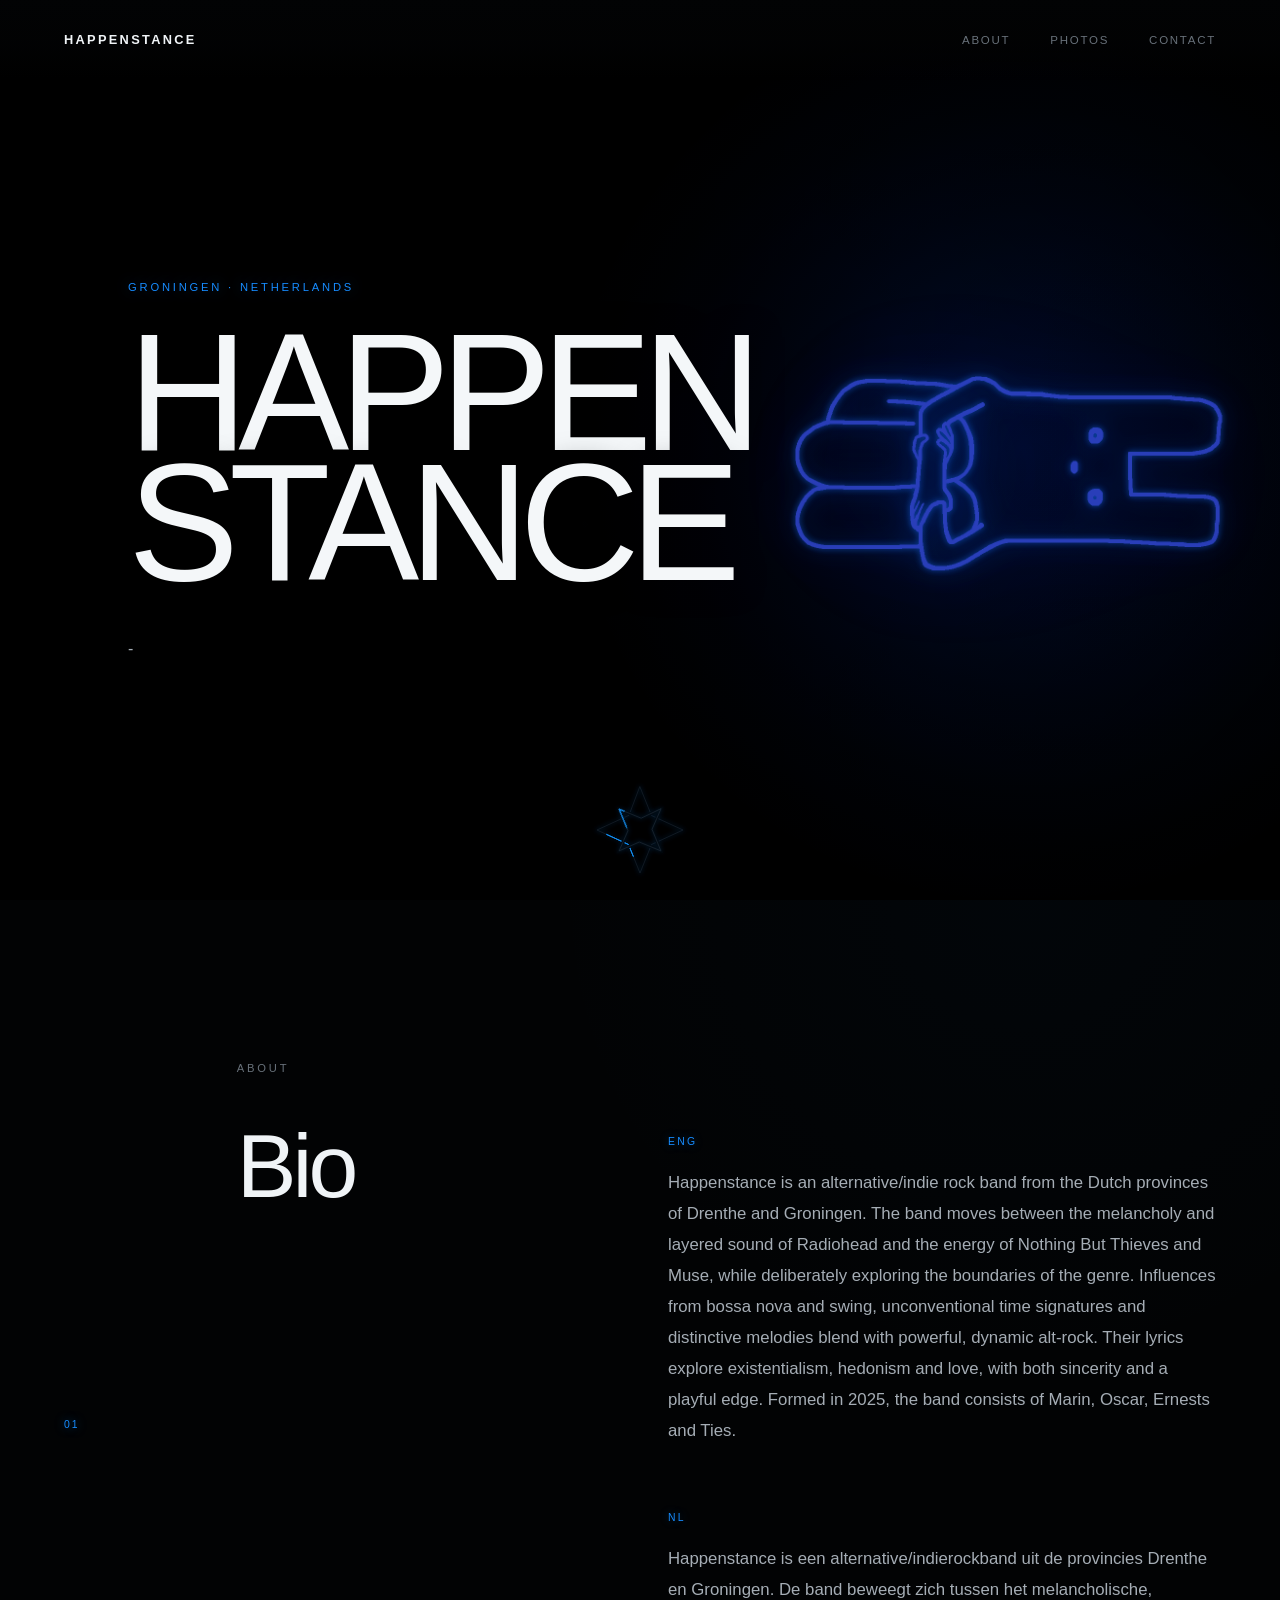
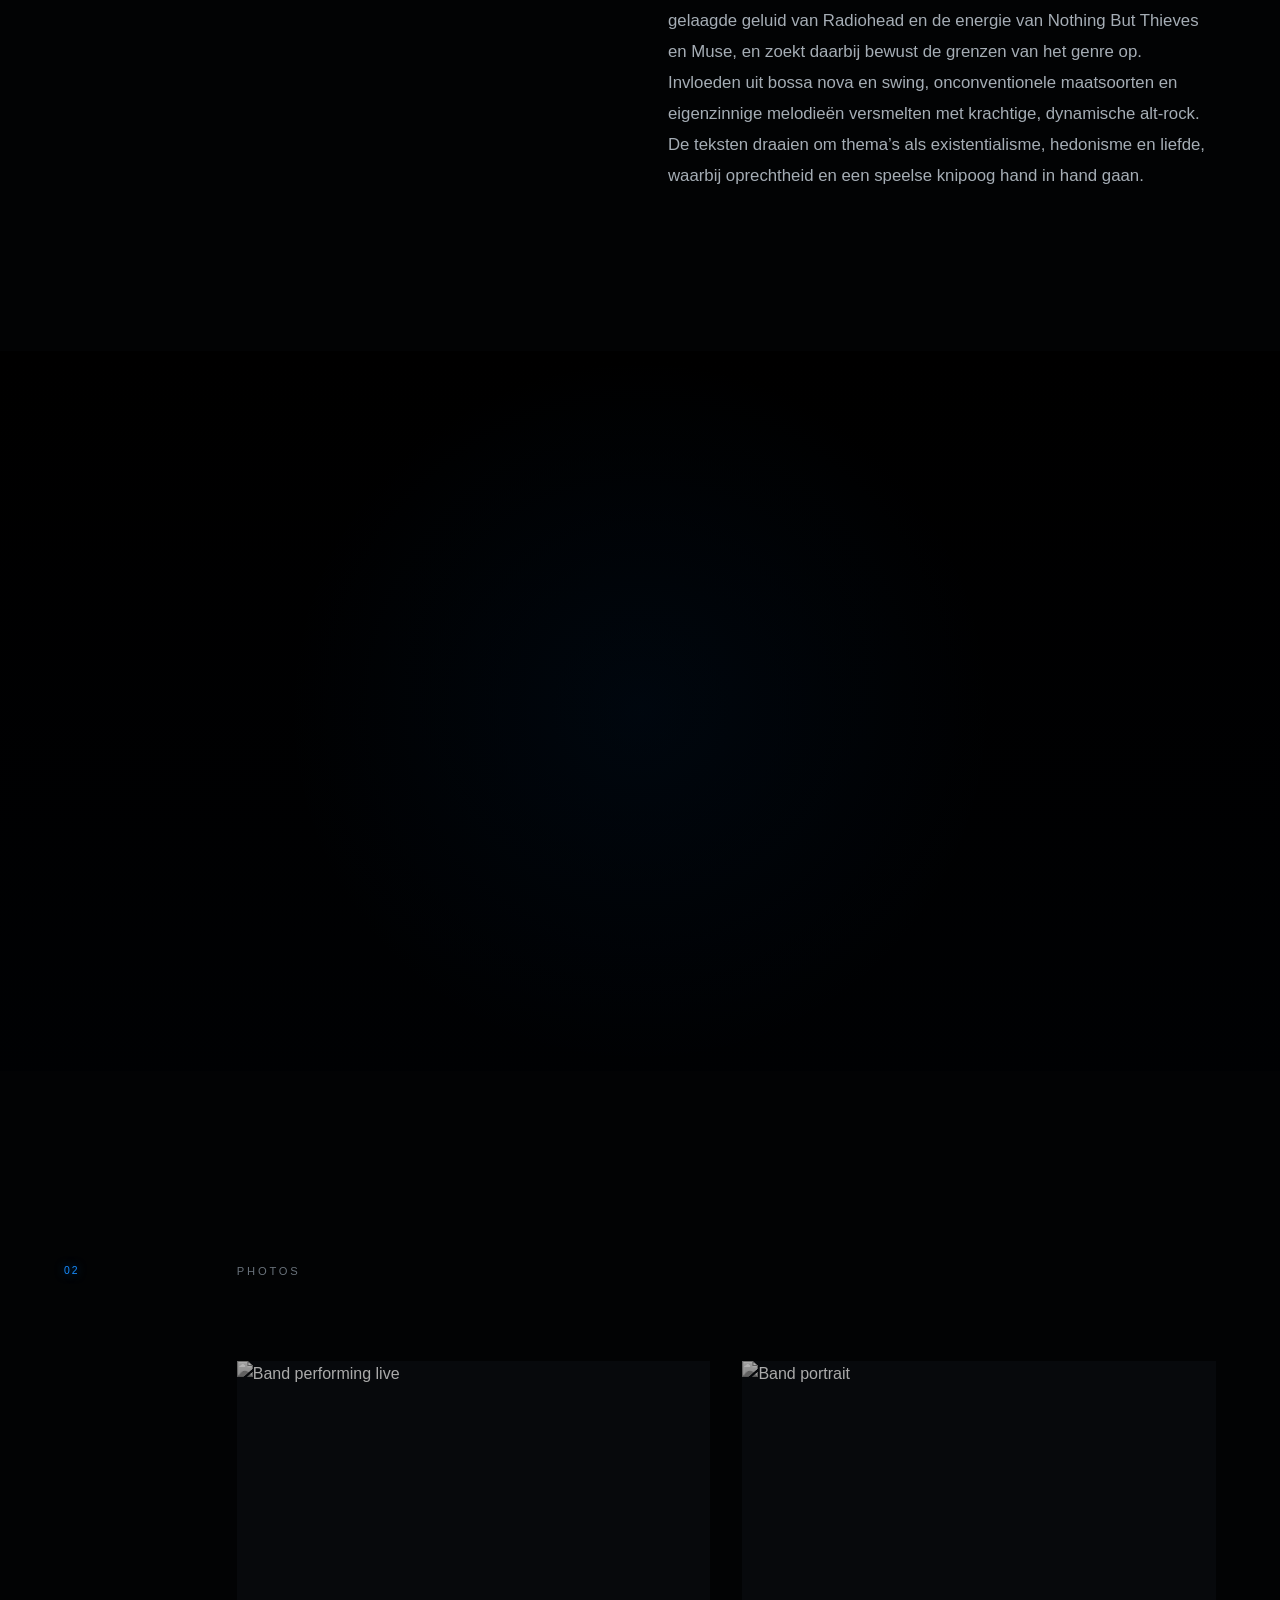
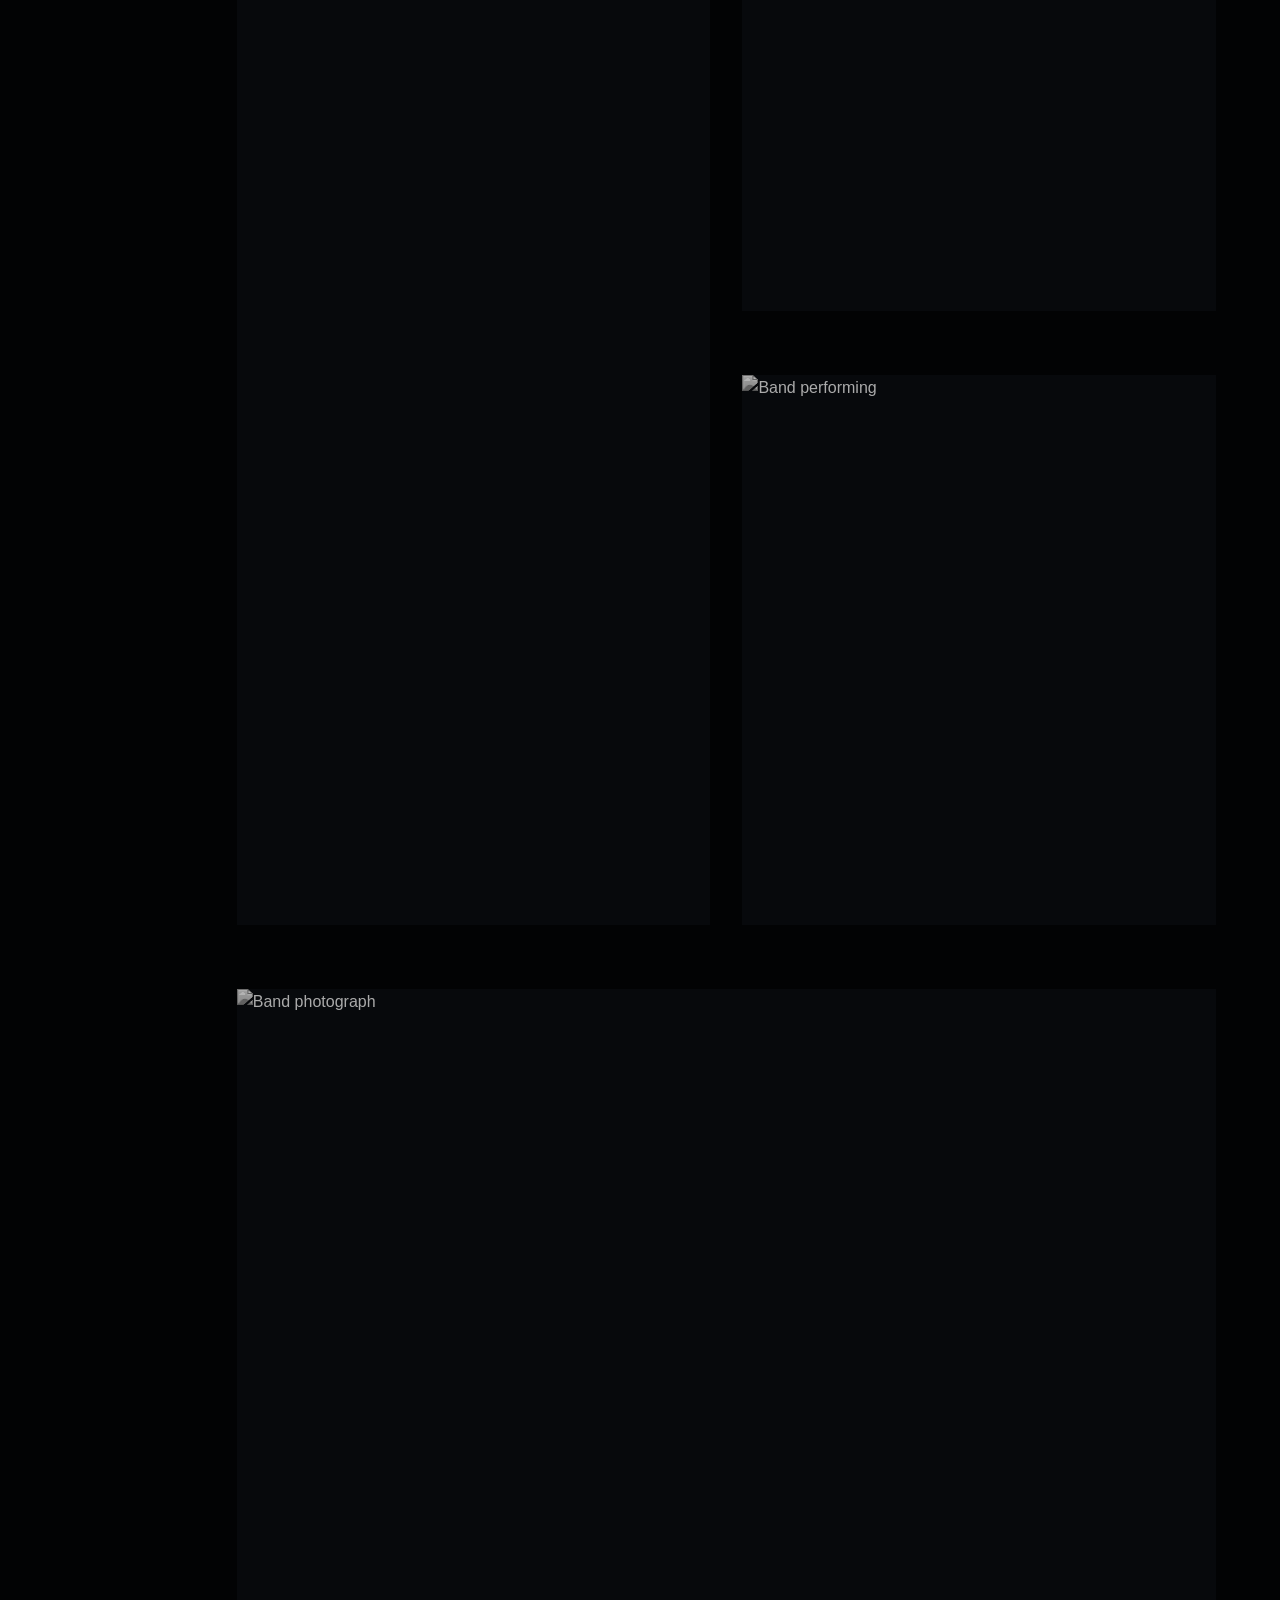
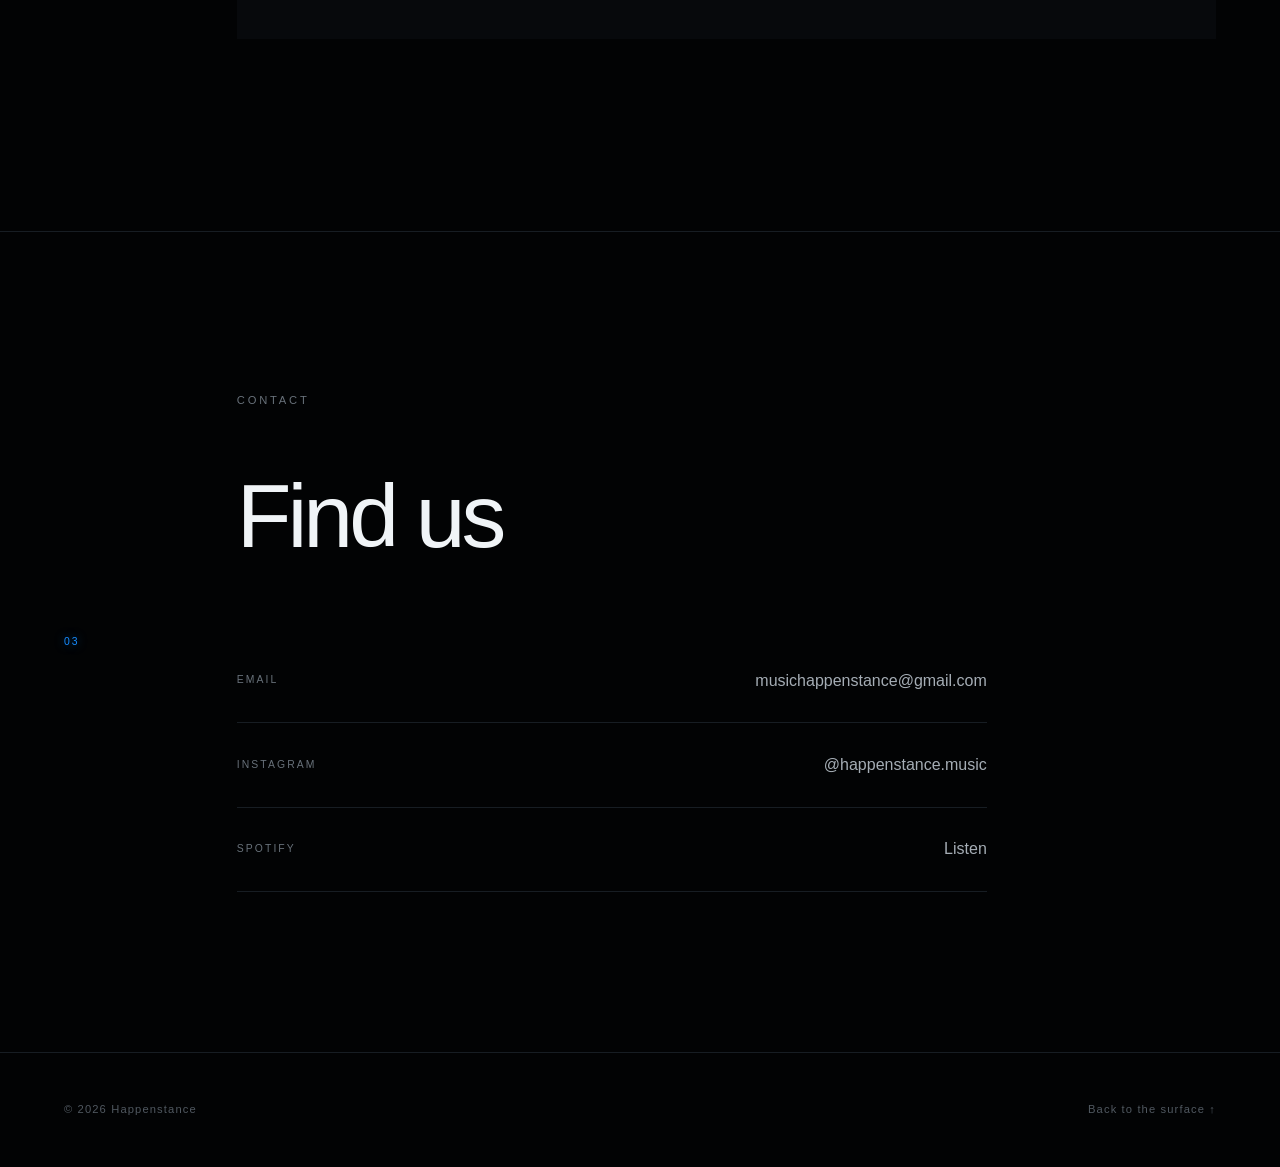
==== index.html @ fa7b9552 "moved index to root" ====
<!DOCTYPE html>
<html lang="en">
<head>
    <meta charset="UTF-8">
    <meta name="viewport" content="width=device-width, initial-scale=1.0">

    <title>Happenstance</title>
    <meta
            name="description"
            content="Official website of Happenstance."
    >

    <link rel="stylesheet" href="static/css/style.css">
</head>

<body>

<!-- Navigation -->
<header class="topbar">
    <a class="logo" href="#home">HAPPENSTANCE</a>

    <nav>
        <a href="#about">About</a>
        <a href="#photos">Photos</a>
        <a href="#contact">Contact</a>
    </nav>
</header>


<!-- Hero -->
<main>

    <section id="home" class="hero">
        <div class="hero-image"></div>

        <div class="hero-overlay"></div>

        <img
                class="hero-bunny"
                src="images/blue_bunny_transparent.png"
                alt=""
        >

        <div class="hero-content">
            <p class="eyebrow">Groningen · Netherlands</p>

            <h1>
                HAPPEN <br>
                STANCE
            </h1>

            <p class="subtitle">
                -
            </p>
        </div>

        <a href="#about" class="sigil" aria-label="Scroll to about">
            <img src="images/sigil.svg" alt="">
        </a>
    </section>


    <!-- About -->
    <section id="about" class="section about">

        <div class="section-number">01</div>

        <div class="section-content">

            <p class="section-label">About</p>

            <h2>Bio</h2>

            <div class="about-text">

                <div class="bio-block">
                    <span class="bio-language">ENG</span>

                    <p>
                        Happenstance is an alternative/indie rock band from the
                        Dutch provinces of Drenthe and Groningen. The band moves
                        between the melancholy and layered sound of Radiohead and
                        the energy of Nothing But Thieves and Muse, while
                        deliberately exploring the boundaries of the genre.
                        Influences from bossa nova and swing, unconventional time
                        signatures and distinctive melodies blend with powerful,
                        dynamic alt-rock. Their lyrics explore existentialism,
                        hedonism and love, with both sincerity and a playful edge.
                        Formed in 2025, the band consists of Marin, Oscar, Ernests
                        and Ties.
                    </p>
                </div>

                <div class="bio-block">
                    <span class="bio-language">NL</span>

                    <p>
                        Happenstance is een alternative/indierockband uit de provincies
                        Drenthe en Groningen. De band beweegt zich tussen het melancholische,
                        gelaagde geluid van Radiohead en de energie van Nothing But Thieves
                        en Muse, en zoekt daarbij bewust de grenzen van het genre op.
                        Invloeden uit bossa nova en swing, onconventionele maatsoorten
                        en eigenzinnige melodieën versmelten met krachtige, dynamische
                        alt-rock. De teksten draaien om thema’s als existentialisme,
                        hedonisme en liefde, waarbij oprechtheid en een speelse knipoog
                        hand in hand gaan.
                    </p>
                </div>

            </div>

        </div>

    </section>


    <!-- Quote / visual break -->
    <section class="interlude">
        <div class="interlude-image"></div>

        <!-- Add a media quote -->
        <blockquote>
        </blockquote>
    </section>


    <!-- Photos -->
    <section id="photos" class="section photos">

        <div class="section-number">02</div>

        <div class="section-content">

            <p class="section-label">Photos</p>

            <h2></h2>

            <div class="gallery">

                <figure class="photo photo-large">
                    <img src="images/band-01.jpg" alt="Band performing live">
                </figure>

                <figure class="photo">
                    <img src="images/band-02.jpg" alt="Band portrait">
                </figure>

                <figure class="photo">
                    <img src="images/band-03.jpg" alt="Band performing">
                </figure>

                <figure class="photo photo-wide">
                    <img src="images/band-04.jpg" alt="Band photograph">
                </figure>

            </div>

        </div>

    </section>


    <!-- Contact -->
    <section id="contact" class="section contact">

        <div class="section-number">03</div>

        <div class="section-content">

            <p class="section-label">Contact</p>

            <h2>
                Find us
            </h2>

            <div class="contact-links">

                <button
                        class="contact-copy"
                        type="button"
                        data-email="musichappenstance@gmail.com"
                >
                    <span class="contact-label">Email</span>
                    <span class="contact-value">musichappenstance@gmail.com</span>
                </button>

                <a href="https://www.instagram.com/happenstance.music/"
                   target="_bank"
                   rel="noopener noreferrer"
                >
                    <span>Instagram</span>
                    @happenstance.music
                </a>

                <a href="https://open.spotify.com/artist/1jsDkZNwyy4KdxAfEmWyUk?si=NZ8i7bQJTxm92ddJO3w00Q"
                   target="_blank"
                   rel="noopener noreferrer"
                >
                    <span>Spotify</span>
                    Listen
                </a>

            </div>

        </div>

    </section>

</main>


<!-- Footer -->
<footer>
    <span>© 2026 Happenstance</span>
    <a href="#home">Back to the surface ↑</a>
</footer>

<script src="static/js/main.js"></script>
</body>
</html>
---- static/css/style.css ----
/* ==========================================================
   BAND WEBSITE
   Black / cold white / electric blue
   ========================================================== */


/* ------------------------------
   Theme
------------------------------ */

:root {
    --background: #020304;
    --background-soft: #07090c;

    --text: #f0f4f7;
    --text-soft: #a5adb5;
    --muted: #68717a;

    --line: #171d23;
    --line-blue: rgba(30, 145, 255, 0.24);

    --blue: #168cff;
    --blue-bright: #48adff;
    --blue-dark: #064b8f;

    --blue-glow:
            0 0 6px rgba(22, 140, 255, 0.65),
            0 0 20px rgba(22, 140, 255, 0.25);

    --blue-glow-soft:
            0 0 20px rgba(22, 140, 255, 0.12);
}


/* ------------------------------
   Base
------------------------------ */

* {
    box-sizing: border-box;
}

html {
    scroll-behavior: smooth;
}

body {
    margin: 0;

    background:
            radial-gradient(
                    circle at 80% 15%,
                    rgba(0, 80, 160, 0.035),
                    transparent 30rem
            ),
            var(--background);

    color: var(--text);

    font-family:
            "Helvetica Neue",
            Helvetica,
            Arial,
            sans-serif;

    font-weight: 300;
    line-height: 1.6;

    overflow-x: hidden;
}

a {
    color: inherit;
    text-decoration: none;
}

img {
    display: block;
    width: 100%;
}

::selection {
    background: var(--blue);
    color: #000;
}


/* ------------------------------
   Navigation
------------------------------ */

.topbar {
    position: fixed;
    top: 0;
    left: 0;

    width: 100%;
    height: 80px;

    display: flex;
    align-items: center;
    justify-content: space-between;

    padding: 0 5vw;

    z-index: 100;

    background:
            linear-gradient(
                    to bottom,
                    rgba(2, 3, 4, 0.98),
                    rgba(2, 3, 4, 0.75) 50%,
                    rgba(2, 3, 4, 0)
            );
}

.logo {
    color: var(--text);

    font-size: 0.8rem;
    font-weight: 600;
    letter-spacing: 0.18em;

    transition:
            color 0.35s ease,
            text-shadow 0.35s ease;
}

.logo:hover {
    color: #fff;

    text-shadow:
            0 0 12px rgba(22, 140, 255, 0.5);
}

nav {
    display: flex;
    gap: 2.5rem;
}

nav a {
    position: relative;

    color: var(--muted);

    font-size: 0.72rem;
    text-transform: uppercase;
    letter-spacing: 0.15em;

    transition:
            color 0.3s ease,
            text-shadow 0.3s ease;
}

nav a::after {
    content: "";

    position: absolute;
    left: 0;
    bottom: -7px;

    width: 0;
    height: 1px;

    background: var(--blue);

    box-shadow: var(--blue-glow);

    transition: width 0.35s ease;
}

nav a:hover {
    color: #fff;

    text-shadow:
            0 0 10px rgba(22, 140, 255, 0.25);
}

nav a:hover::after {
    width: 100%;
}


/* ==========================================================
   Hero
   ========================================================== */

.hero {
    position: relative;

    height: 100vh;
    min-height: 650px;

    display: flex;
    align-items: center;

    overflow: hidden;

    background: #000;
}


/* ----------------------------------------------------------
   Hero background image / texture

   This is intentionally empty for now.

   Later you can add something like:

   background-image: url("../../images/hero-texture.jpg");

   without affecting the bunny.
   ---------------------------------------------------------- */

.hero-image {
    position: absolute;
    inset: 0;

    z-index: 0;

    background-position: center;
    background-size: cover;
    background-repeat: no-repeat;

    /*
       Uncomment when you actually add a hero image:

       background-image:
           url("../../images/hero-texture.jpg");
    */

    /*
       Keep the background subdued so the typography
       and bunny remain dominant.
    */

    filter:
            grayscale(100%)
            contrast(1.08)
            brightness(0.45);

    transform: scale(1.03);

    animation:
            slowZoom 22s ease-out forwards;
}


@keyframes slowZoom {

    from {
        transform: scale(1.03);
    }

    to {
        transform: scale(1.10);
    }
}


/* ----------------------------------------------------------
   Hero overlay

   This sits over the future background image.

   There is deliberately NO bunny glow here anymore.
   The bunny produces its own glow.
   ---------------------------------------------------------- */

.hero-overlay {
    position: absolute;
    inset: 0;

    z-index: 1;

    pointer-events: none;

    background:

        /* subtle vignette */
            radial-gradient(
                    ellipse at center,
                    transparent 30%,
                    rgba(0, 0, 0, 0.18) 70%,
                    rgba(0, 0, 0, 0.45) 100%
            ),

                /* keep left side dark enough for text */
            linear-gradient(
                    90deg,
                    rgba(0, 0, 0, 0.88) 0%,
                    rgba(0, 0, 0, 0.62) 38%,
                    rgba(0, 0, 0, 0.18) 70%,
                    rgba(0, 0, 0, 0.25) 100%
            );
}


/* ==========================================================
   Bunny
   ========================================================== */

.hero-bunny {
    position: absolute;

    right: 3vw;
    top: 50%;

    width: clamp(220px, 38vw, 700px);
    height: auto;

    transform: translateY(-50%);

    z-index: 3;
    opacity: 0.82;
    pointer-events: none;

    filter:
        /* Tight glow — keep the lines bright */
        drop-shadow(0 0 3px rgba(22, 110, 255, 0.70))
        drop-shadow(0 0 12px rgba(10, 90, 255, 0.32))

        /* Wider glow — smoother dissipation */
        drop-shadow(0 0 30px rgba(0, 80, 255, 0.18))
        drop-shadow(0 0 60px rgba(0, 75, 255, 0.12))
        drop-shadow(0 0 110px rgba(0, 65, 240, 0.10))
}

/* Large, cheap atmospheric glow behind the bunny */
.hero::after {
    content: "";

    position: absolute;

    /* roughly centered behind the bunny */
    right: -15vw;
    top: 50%;

    width: min(70vw, 1100px);
    aspect-ratio: 1;

    transform: translateY(-50%);

    z-index: 0;

    pointer-events: none;

    background: radial-gradient(
            ellipse at center,
            rgba(0, 70, 255, 0.22) 0%,
            rgba(0, 65, 245, 0.15) 20%,
            rgba(0, 55, 225, 0.09) 38%,
            rgba(0, 45, 200, 0.04) 55%,
            transparent 72%
    );
}


/* ==========================================================
   Hero text
   ========================================================== */

.hero-content {
    position: relative;

    z-index: 2;

    margin-left: 10vw;
    margin-top: 5vh;

    animation:
            appear 1.8s ease both;
}


@keyframes appear {

    from {
        opacity: 0;

        transform:
                translateY(20px);
    }

    to {
        opacity: 1;

        transform:
                translateY(0);
    }
}


/* ----------------------------------------------------------
   Location / eyebrow
   ---------------------------------------------------------- */

.eyebrow {
    margin-bottom: 2rem;

    color: var(--blue);

    font-size: 0.7rem;
    text-transform: uppercase;
    letter-spacing: 0.25em;

    text-shadow:
            0 0 14px
            rgba(22, 140, 255, 0.35);
}


/* ----------------------------------------------------------
   Main title
   ---------------------------------------------------------- */

.hero h1 {
    margin: 0;

    color: #f4f7f9;

    font-size:
            clamp(5rem, 13vw, 12rem);

    font-weight: 300;

    line-height: 0.78;
    letter-spacing: -0.06em;

    text-shadow:
            0 2px 30px
            rgba(0, 0, 0, 0.55);
}


/* ----------------------------------------------------------
   Subtitle
   ---------------------------------------------------------- */

.subtitle {
    max-width: 400px;

    margin-top: 3rem;

    color: var(--text-soft);

    font-size: 1rem;
    letter-spacing: 0.04em;
}


/* ==========================================================
   Bunny responsive behaviour
   ========================================================== */

/* Medium screens */
@media (max-width: 1100px) {
    .hero-bunny {
        right: 1vw;
        opacity: 0.65;
    }
}


/* Small screens */
@media (max-width: 750px) {
    .hero-bunny {
        right: -5vw;
        opacity: 0.4;

        filter:
                drop-shadow(0 0 3px rgba(22, 110, 255, 0.55))
                drop-shadow(0 0 20px rgba(0, 80, 255, 0.15))
                drop-shadow(0 0 55px rgba(0, 60, 220, 0.06));
    }
}

/* ==========================================
   Animated sigil
   ========================================== */

.sigil {
    position: absolute;

    left: 50%;
    bottom: 20px;

    width: 100px;
    height: 100px;

    transform: translateX(-50%);

    z-index: 5;

    opacity: 0.95;

    transition:
            opacity 0.4s ease,
            transform 0.4s ease;
}

.sigil:hover {
    opacity: 1;

    transform:
            translateX(-50%)
            scale(1.04);
}


.sigil-svg {
    display: block;

    width: 100%;
    height: 100%;

    overflow: visible;
}


/* ------------------------------------------
   Permanent dark lines
------------------------------------------ */

.sigil-base {
    fill: none;

    stroke: #18222d;
    stroke-width: 3;

    stroke-linecap: square;
    stroke-linejoin: miter;
}


/* Front line can be slightly brighter */

.sigil-base-front {
    stroke: #1d2935;
}


/* ------------------------------------------
   MASK

   This black stroke sits BETWEEN the back
   star and front star.

   Therefore it erases the back star around
   each intersection before the front line
   gets drawn over it.
------------------------------------------ */

.sigil-mask {
    fill: none;

    stroke: #020304;

    /*
       Must be substantially wider than
       the visible line.
    */
    stroke-width: 13;

    stroke-linejoin: miter;
    stroke-linecap: square;
}


/* ------------------------------------------
   Ambient blue hue
------------------------------------------ */

.sigil-aura {
    fill: none;

    stroke: rgba(22, 140, 255, 0.13);
    stroke-width: 10;

    filter: url(#ambient-blue-glow);
}

.sigil-aura-front {
    stroke:
            rgba(22, 140, 255, 0.16);
}


/* ------------------------------------------
   Moving blue light
------------------------------------------ */

.sigil-light {
    fill: none;

    stroke: #1495ff;
    stroke-width: 4;

    stroke-linecap: round;
    stroke-linejoin: round;

    /*
       14% illuminated,
       86% dark.
    */
    stroke-dasharray: 14 86;

    filter: url(#line-blue-glow);
}


/* Back star */

.sigil-light-back {
    animation:
            sigilBackTravel
            5.2s
            linear
            infinite;
}


/* Front star */

.sigil-light-front {
    animation:
            sigilFrontTravel
            4.1s
            linear
            infinite;
}


@keyframes sigilBackTravel {

    from {
        stroke-dashoffset: 0;
    }

    to {
        stroke-dashoffset: -100;
    }
}


@keyframes sigilFrontTravel {

    from {
        stroke-dashoffset: 35;
    }

    to {
        stroke-dashoffset: -65;
    }
}

/* ------------------------------
   General sections
------------------------------ */

.section {
    position: relative;

    display: grid;
    grid-template-columns: 15% 1fr;

    max-width: 1500px;

    margin: auto;
    padding: 10rem 5vw;
}

.section-number {
    color: var(--blue);

    font-size: 0.65rem;
    letter-spacing: 0.2em;

    text-shadow:
            0 0 10px rgba(22, 140, 255, 0.55),
            0 0 25px rgba(22, 140, 255, 0.18);
}

.section-content {
    max-width: 1100px;
}

.section-label {
    margin: 0 0 4rem;

    color: var(--muted);

    font-size: 0.7rem;
    text-transform: uppercase;
    letter-spacing: 0.25em;
}

.section h2 {
    margin: 0 0 5rem;

    color: var(--text);

    font-size: clamp(3rem, 7vw, 7rem);
    font-weight: 300;

    line-height: 0.95;
    letter-spacing: -0.045em;
}


/* ------------------------------
   About
------------------------------ */
.about {
    min-height: 90vh;
    align-items: center;
}

.about .section-content {
    display: grid;
    grid-template-columns: minmax(220px, 0.75fr) minmax(420px, 1.25fr);
    grid-template-areas:
        "label label"
        "title text";
    column-gap: clamp(4rem, 8vw, 10rem);
    row-gap: 2rem;

    width: 100%;
    max-width: 1200px;
}

.about .section-label {
    grid-area: label;

    margin: 0 0 1rem;
}

.about h2 {
    grid-area: title;

    margin: 0;

    font-size: clamp(4rem, 7vw, 7rem);
    line-height: 0.9;
}

.about-text {
    grid-area: text;

    /* remove the old 25% offset */
    margin-left: 0;

    max-width: 650px;
    padding-top: 0.5rem;
}

.about-text p {
    margin: 0;

    color: var(--text-soft);

    font-size: 1.05rem;
    line-height: 1.85;
}

.bio-block {
    margin-bottom: 4rem;
}

.bio-block:last-child {
    margin-bottom: 0;
}

.bio-language {
    display: block;

    margin-bottom: 1rem;

    color: var(--blue);

    font-size: 0.65rem;
    font-weight: 500;

    letter-spacing: 0.22em;
    text-transform: uppercase;

    text-shadow:
            0 0 10px rgba(22, 140, 255, 0.35);
}

.bio-block p {
    margin: 0;
}


/* ------------------------------
   Interlude
------------------------------ */

.interlude {
    position: relative;

    height: 80vh;
    min-height: 600px;

    display: flex;
    align-items: center;
    justify-content: center;

    overflow: hidden;

    background: #000;
}

.interlude-image {
    position: absolute;
    inset: 0;

    background:
            url("../images/interlude.jpg")
            center / cover
            no-repeat;

    filter:
            grayscale(100%)
            brightness(0.26)
            contrast(1.2);
}

.interlude::before {
    content: "";

    position: absolute;
    inset: 0;

    z-index: 1;

    background:
            radial-gradient(
                    circle at center,
                    rgba(0, 80, 170, 0.10),
                    transparent 48%
            );
}

.interlude::after {
    content: "";

    position: absolute;
    inset: 0;

    z-index: 1;

    background:
            linear-gradient(
                    to bottom,
                    rgba(0, 0, 0, 0.25),
                    rgba(0, 4, 10, 0.30)
            );
}

blockquote {
    position: relative;
    z-index: 2;

    max-width: 750px;

    padding: 2rem;

    color: #d5dce1;

    font-family:
            Georgia,
            "Times New Roman",
            serif;

    font-size: clamp(1.8rem, 4vw, 3.5rem);
    font-weight: 400;
    font-style: italic;

    line-height: 1.3;
    text-align: center;

    text-shadow:
            0 2px 25px rgba(0, 0, 0, 0.8);
}


/* ------------------------------
   Gallery
------------------------------ */

.photos {
    padding-top: 12rem;
    padding-bottom: 12rem;
}

.gallery {
    display: grid;

    grid-template-columns:
        repeat(2, 1fr);

    gap: 4rem 2rem;
}

.photo {
    position: relative;

    margin: 0;

    overflow: hidden;

    background: var(--background-soft);
}

/* very subtle blue line when hovering */

.photo::after {
    content: "";

    position: absolute;
    inset: 0;

    border: 1px solid transparent;

    pointer-events: none;

    transition:
            border-color 0.8s ease,
            box-shadow 0.8s ease;
}

.photo:hover::after {
    border-color: rgba(22, 140, 255, 0.16);

    box-shadow:
            inset 0 0 35px rgba(22, 140, 255, 0.035);
}

.photo img {
    height: 550px;

    object-fit: cover;

    filter:
            grayscale(100%)
            brightness(0.68)
            contrast(1.12);

    transition:
            transform 1.4s ease,
            filter 1s ease;
}

.photo:hover img {
    transform: scale(1.025);

    filter:
            grayscale(75%)
            brightness(0.78)
            contrast(1.08);
}

.photo-large {
    grid-row: span 2;
}

.photo-large img {
    height: 100%;
    min-height: 900px;
}

.photo-wide {
    grid-column: 1 / -1;
}

.photo-wide img {
    height: 650px;
}


/* ------------------------------
   Contact
------------------------------ */

.contact {
    min-height: 90vh;

    align-items: center;

    border-top: 1px solid var(--line);
}

.contact-links {
    max-width: 750px;
}

.contact-links a,
.contact-links .contact-copy {
    position: relative;

    display: flex;
    justify-content: space-between;
    align-items: center;

    width: 100%;
    padding: 1.8rem 0;

    border: 0;
    border-bottom: 1px solid var(--line);

    background: none;
    color: var(--text-soft);

    font: inherit;
    text-align: left;

    cursor: pointer;

    transition:
            color 0.35s ease,
            padding 0.35s ease,
            border-color 0.35s ease,
            text-shadow 0.35s ease;
}

.contact-links a span,
.contact-links .contact-copy > span:first-child {
    color: var(--muted);

    font-size: 0.65rem;
    text-transform: uppercase;
    letter-spacing: 0.2em;

    transition: color 0.35s ease;
}

.contact-links a:hover,
.contact-links .contact-copy:hover {
    padding-left: 1rem;

    color: #fff;

    border-color: var(--line-blue);

    text-shadow:
            0 0 14px rgba(22, 140, 255, 0.18);
}

.contact-links a:hover span,
.contact-links .contact-copy:hover .contact-label {
    color: var(--blue);
}

.contact-links .contact-copy:hover .contact-value {
    color: #fff;
}


/* ------------------------------
   Footer
------------------------------ */

footer {
    display: flex;
    justify-content: space-between;

    padding: 3rem 5vw;

    border-top: 1px solid var(--line);

    color: #505860;

    font-size: 0.7rem;
    letter-spacing: 0.1em;
}

footer a {
    transition:
            color 0.3s ease,
            text-shadow 0.3s ease;
}

footer a:hover {
    color: var(--blue);

    text-shadow:
            0 0 12px rgba(22, 140, 255, 0.4);
}


/* ------------------------------
   Scrollbar
------------------------------ */

::-webkit-scrollbar {
    width: 8px;
}

::-webkit-scrollbar-track {
    background: #020304;
}

::-webkit-scrollbar-thumb {
    background: #1b2229;
}

::-webkit-scrollbar-thumb:hover {
    background: var(--blue-dark);
}


/* ------------------------------
   Mobile
------------------------------ */

@media (max-width: 750px) {

    .topbar {
        height: 65px;

        padding:
                0 6vw;
    }

    .logo {
        font-size: 0.7rem;
    }

    nav {
        gap: 1.2rem;
    }

    nav a {
        font-size: 0.6rem;
    }

    .hero {
        min-height: 600px;
    }

    .hero-content {
        margin-left: 7vw;
        margin-right: 7vw;
    }

    .hero h1 {
        font-size: 20vw;
    }

    .subtitle {
        max-width: 80%;

        font-size: 0.9rem;
    }

    .bunny {
        width: 55px;
    }

    .section {
        display: block;

        padding:
                7rem 7vw;
    }

    .section-number {
        margin-bottom: 3rem;
    }

    .section h2 {
        margin-bottom: 3rem;
    }

    .about-text {
        margin-left: 0;
    }

    .gallery {
        display: block;
    }

    .photo {
        margin-bottom: 1.5rem;
    }

    .photo img,
    .photo-large img,
    .photo-wide img {
        width: 100%;
        height: auto;

        min-height: 0;
    }

    .interlude {
        min-height: 500px;
    }

    .contact-links a {
        gap: 2rem;
    }

    footer {
        gap: 2rem;

        flex-direction: column;
    }
}


/* ------------------------------
   Very small screens
------------------------------ */

@media (max-width: 480px) {

    nav {
        gap: 0.8rem;
    }

    nav a {
        letter-spacing: 0.08em;
    }

    .logo {
        letter-spacing: 0.1em;
    }

    .hero h1 {
        font-size: 21vw;
    }

    .section {
        padding:
                6rem 7vw;
    }

    .contact-links a {
        align-items: flex-start;

        flex-direction: column;

        gap: 0.4rem;
    }
}


/* ------------------------------
   Reduced motion
------------------------------ */

@media (prefers-reduced-motion: reduce) {

    html {
        scroll-behavior: auto;
    }

    *,
    *::before,
    *::after {
        animation-duration: 0.01ms !important;
        animation-iteration-count: 1 !important;
        transition-duration: 0.01ms !important;
    }
}
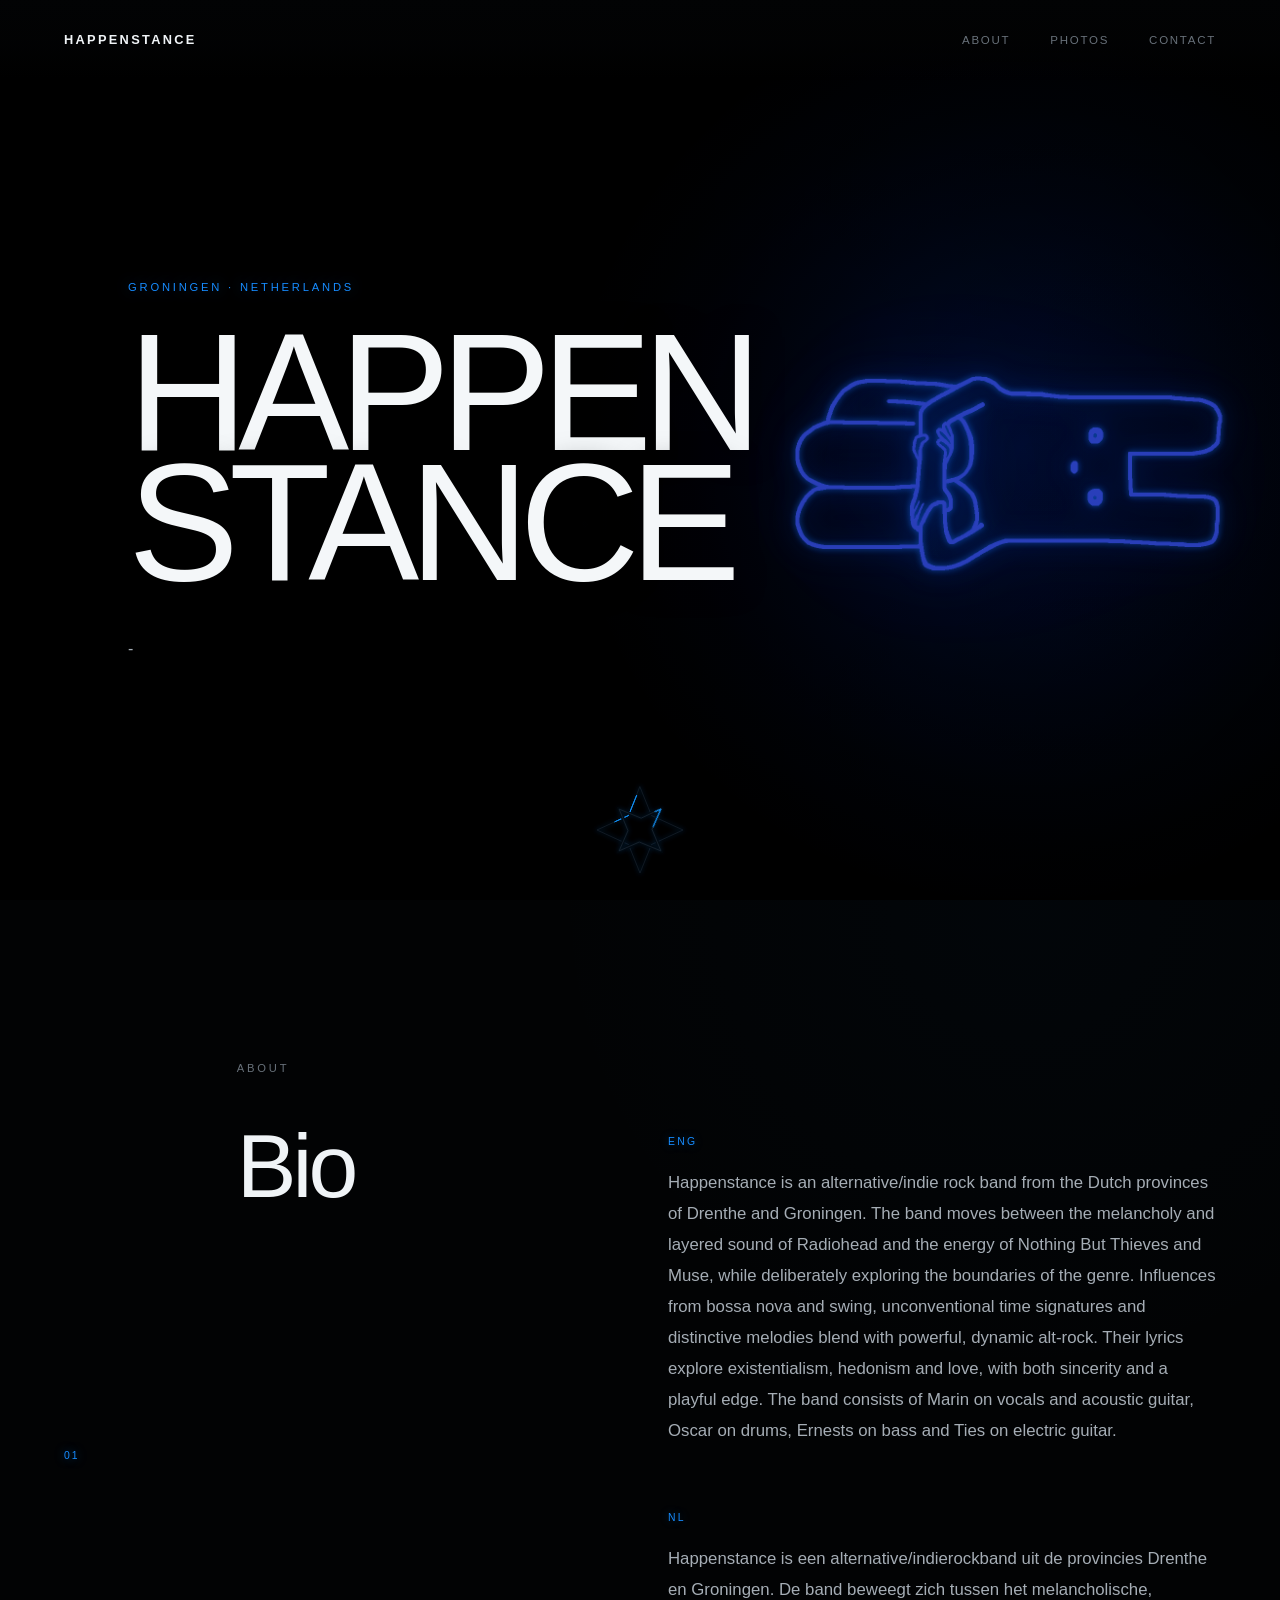
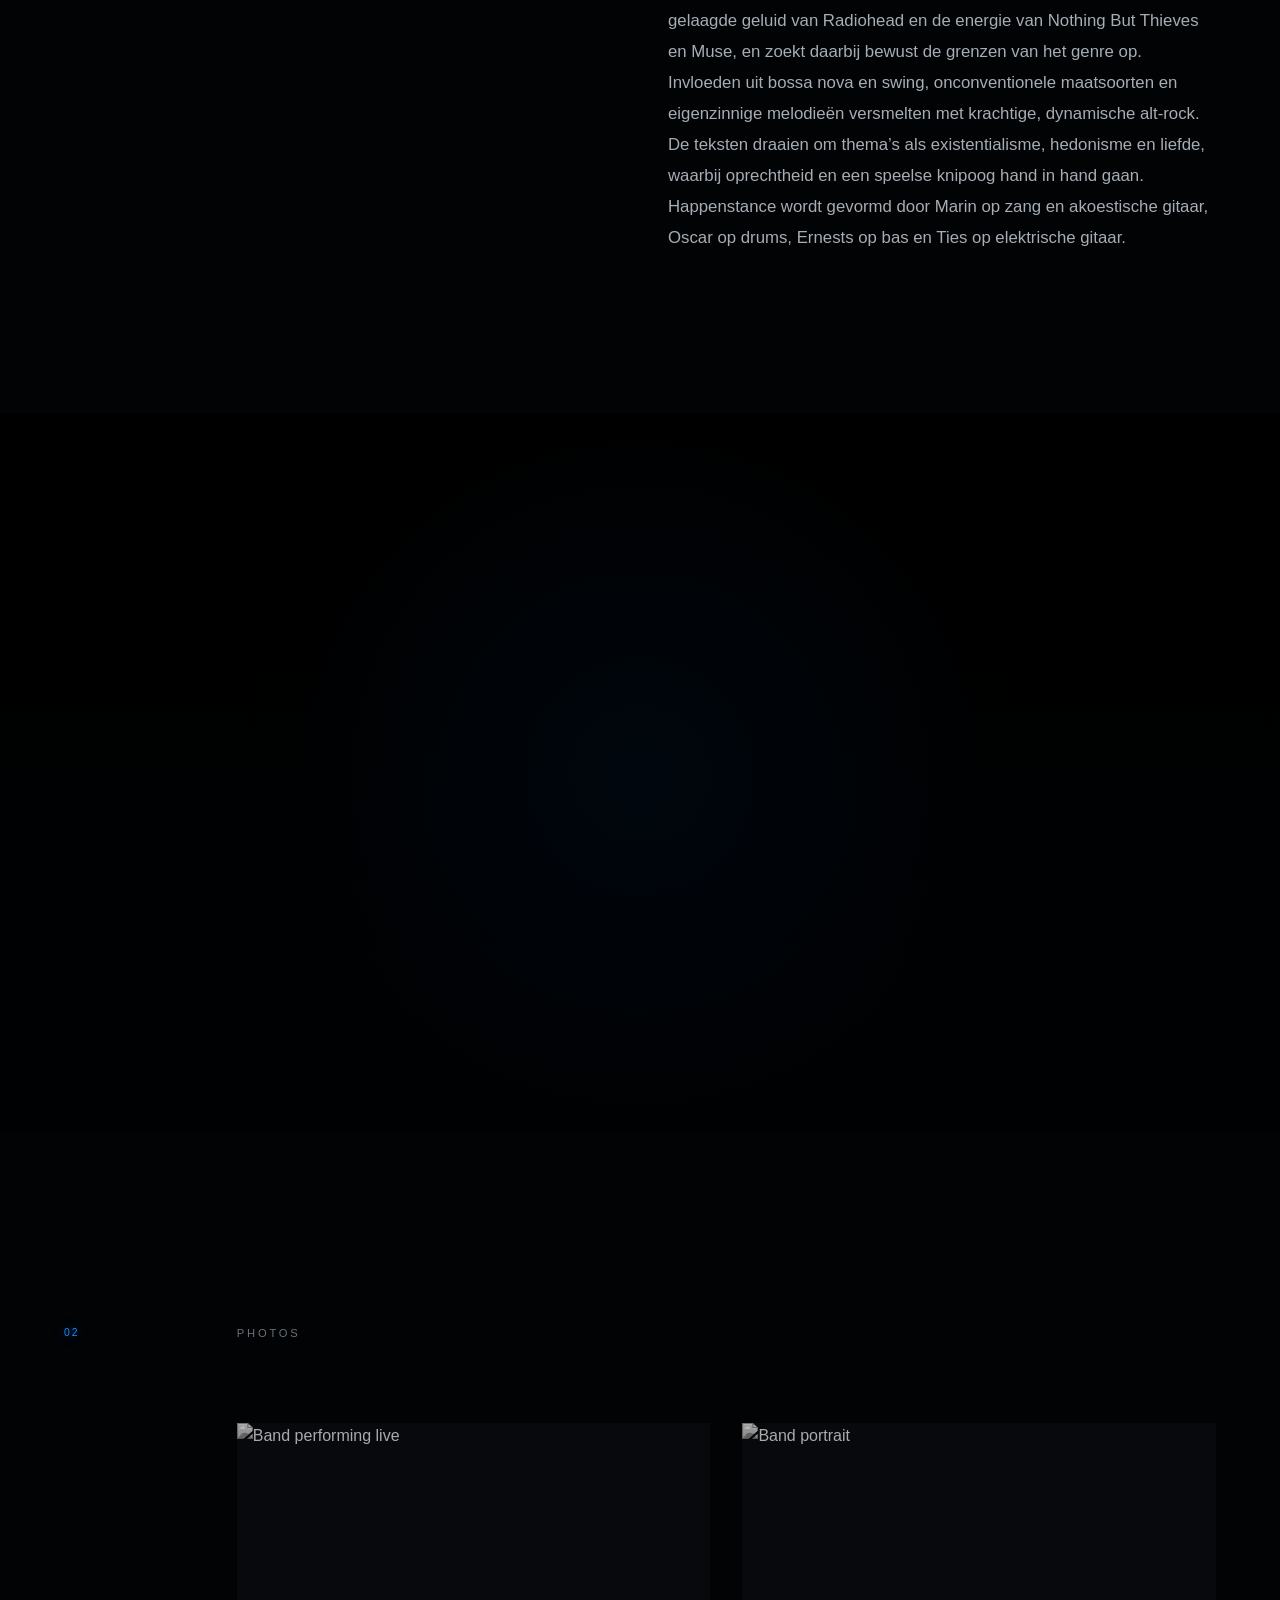
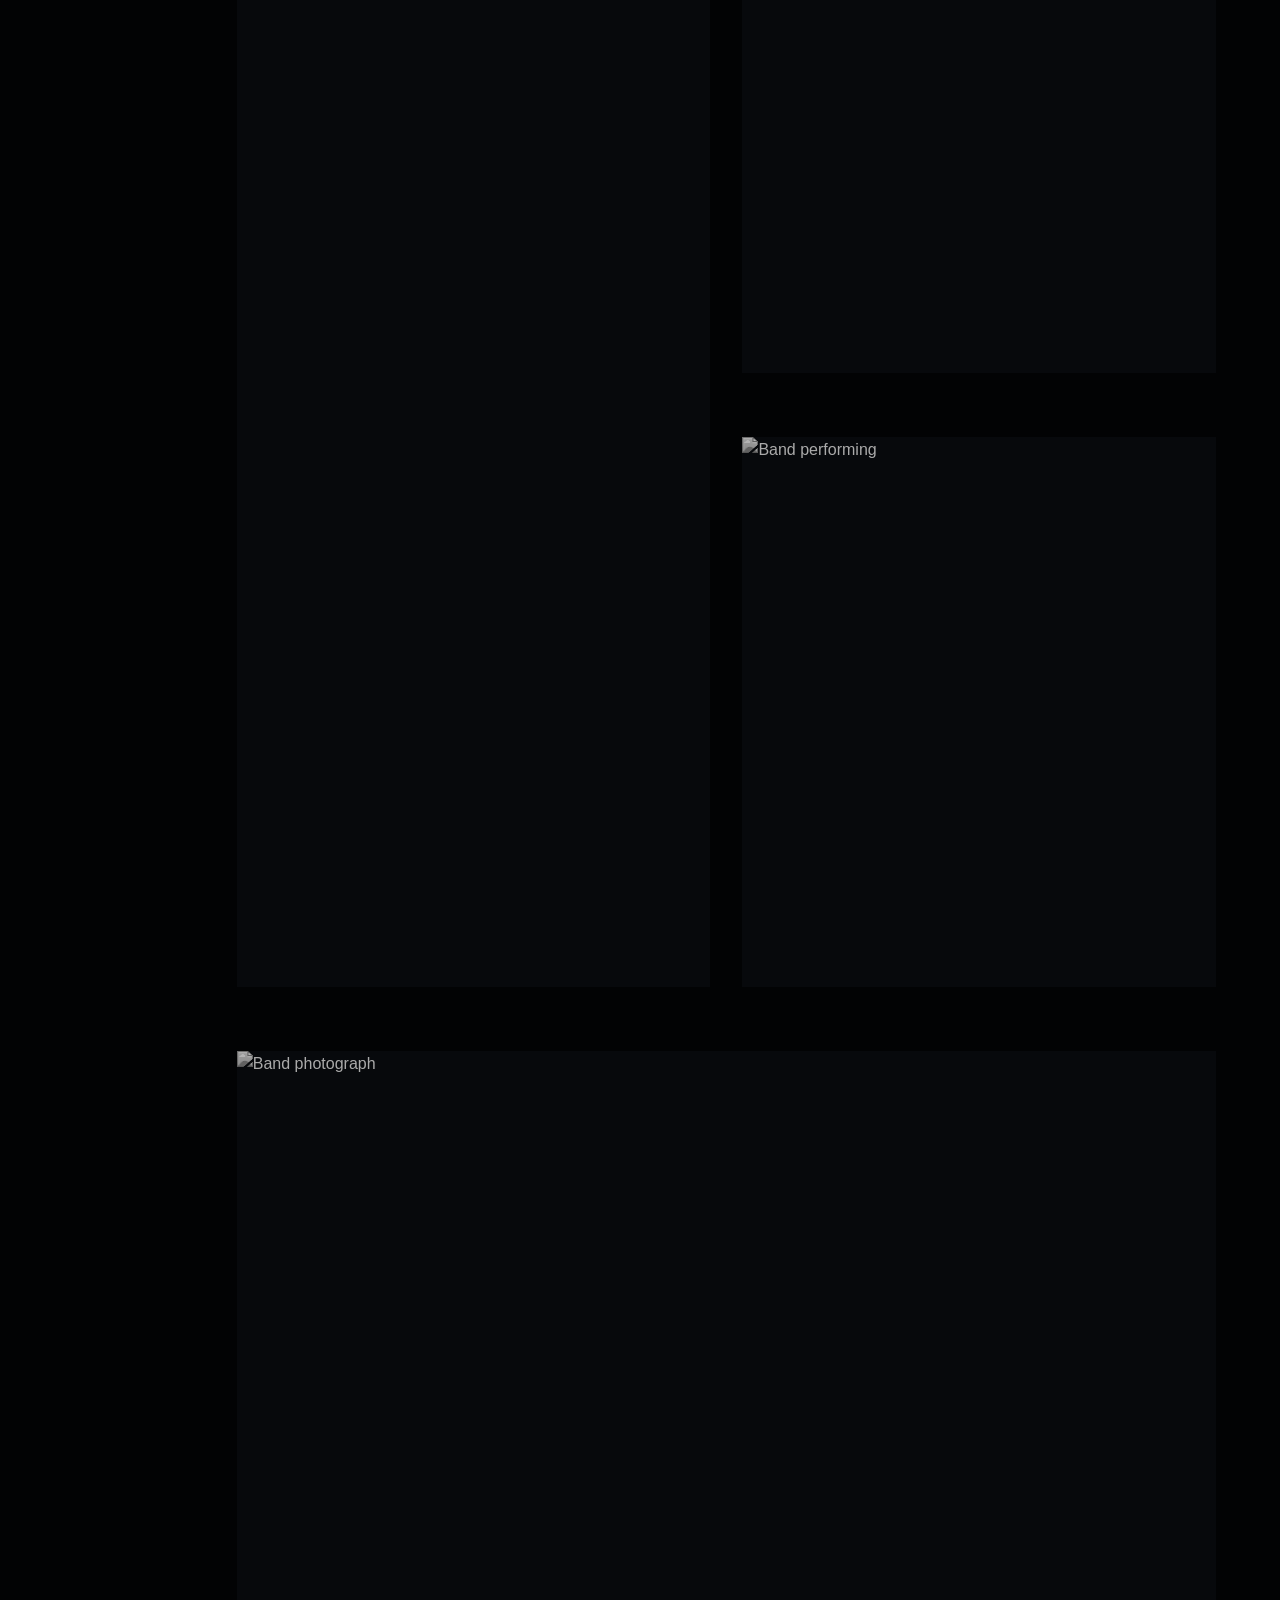
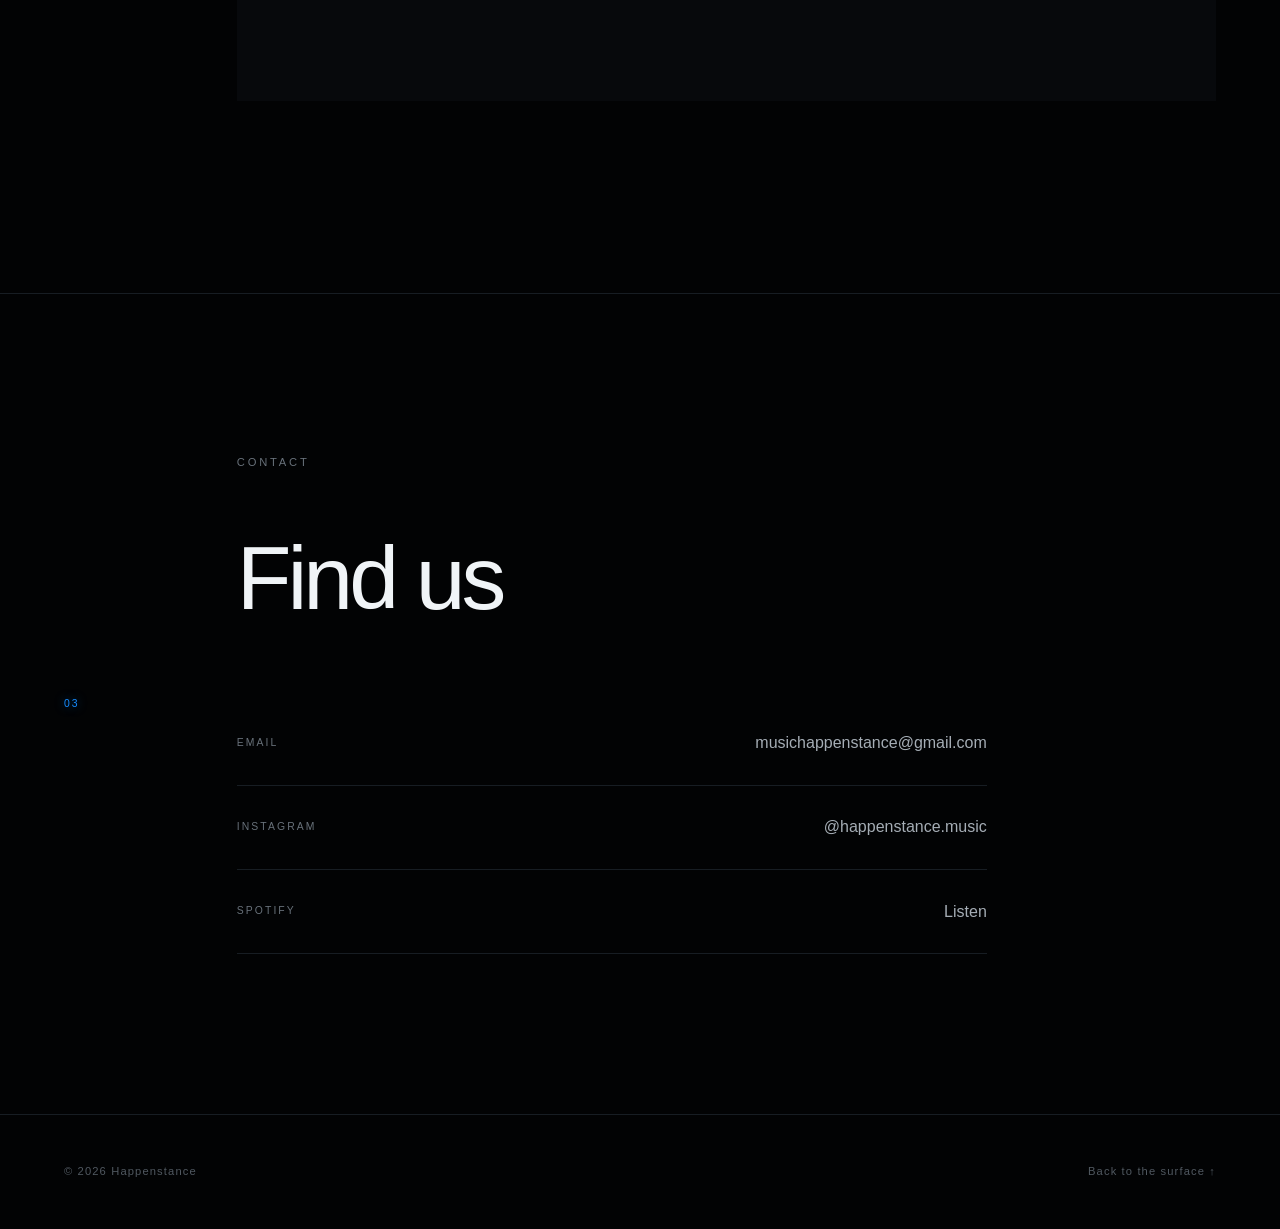
==== commit 99f3bb59: "edited bios" ====
--- a/index.html
+++ b/index.html
@@ -86,8 +86,9 @@
                         signatures and distinctive melodies blend with powerful,
                         dynamic alt-rock. Their lyrics explore existentialism,
                         hedonism and love, with both sincerity and a playful edge.
-                        Formed in 2025, the band consists of Marin, Oscar, Ernests
-                        and Ties.
+                        The band consists of Marin on vocals and acoustic
+                        guitar, Oscar on drums, Ernests on bass and Ties on electric
+                        guitar.
                     </p>
                 </div>
 
@@ -103,7 +104,9 @@
                         en eigenzinnige melodieën versmelten met krachtige, dynamische
                         alt-rock. De teksten draaien om thema’s als existentialisme,
                         hedonisme en liefde, waarbij oprechtheid en een speelse knipoog
-                        hand in hand gaan.
+                        hand in hand gaan. Happenstance wordt gevormd door Marin op zang
+                        en akoestische gitaar, Oscar op drums, Ernests op bas en Ties
+                        op elektrische gitaar.
                     </p>
                 </div>
 
--- a/static/css/style.css
+++ b/static/css/style.css
@@ -718,7 +718,9 @@
 
 .about .section-content {
     display: grid;
-    grid-template-columns: minmax(220px, 0.75fr) minmax(420px, 1.25fr);
+    grid-template-columns:
+        minmax(180px, 0.75fr)
+        minmax(0, 1.25fr);
     grid-template-areas:
         "label label"
         "title text";
@@ -1110,79 +1112,349 @@
     background: var(--blue-dark);
 }
 
-
-/* ------------------------------
+/* ==========================================================
+   Tablet / narrow desktop
+   ========================================================== */
+
+@media (max-width: 1100px) and (min-width: 751px) {
+
+    /*
+     * Give the section itself a little more usable width.
+     * The number column doesn't need 15% here.
+     */
+    .section {
+        grid-template-columns: 10% minmax(0, 1fr);
+        padding-left: 4vw;
+        padding-right: 4vw;
+    }
+
+
+    /*
+     * Keep Bio + text side-by-side, but allow BOTH
+     * columns to shrink properly.
+     */
+    .about .section-content {
+        grid-template-columns:
+            minmax(150px, 0.55fr)
+            minmax(0, 1.45fr);
+
+        column-gap: clamp(2rem, 5vw, 4rem);
+
+        width: 100%;
+        max-width: 100%;
+        min-width: 0;
+    }
+
+
+    /*
+     * Critical:
+     * allow the text grid item to actually shrink.
+     */
+    .about-text {
+        min-width: 0;
+        width: 100%;
+        max-width: 100%;
+    }
+
+
+    .about-text p {
+        width: 100%;
+        max-width: 100%;
+
+        overflow-wrap: break-word;
+    }
+
+
+    /*
+     * Scale Bio down slightly as space disappears.
+     */
+    .about h2 {
+        font-size: clamp(4rem, 7vw, 6rem);
+    }
+}
+
+/* ==========================================================
    Mobile
------------------------------- */
+   ========================================================== */
 
 @media (max-width: 750px) {
+
+    /* ------------------------------------------------------
+       Global overflow protection
+       ------------------------------------------------------ */
+
+    html,
+    body {
+        width: 100%;
+        max-width: 100%;
+        overflow-x: hidden;
+    }
+
+    main,
+    section {
+        max-width: 100%;
+    }
+
+
+    /* ------------------------------------------------------
+       Navigation
+       ------------------------------------------------------ */
 
     .topbar {
         height: 65px;
-
-        padding:
-                0 6vw;
+        padding: 0 5vw;
     }
 
     .logo {
-        font-size: 0.7rem;
+        font-size: 0.65rem;
+        letter-spacing: 0.12em;
     }
 
     nav {
-        gap: 1.2rem;
+        gap: 1rem;
     }
 
     nav a {
-        font-size: 0.6rem;
-    }
+        font-size: 0.56rem;
+        letter-spacing: 0.08em;
+    }
+
+
+    /* ------------------------------------------------------
+       Hero
+       ------------------------------------------------------ */
 
     .hero {
-        min-height: 600px;
-    }
+        height: 100svh;
+        min-height: 620px;
+
+        align-items: flex-start;
+
+        /*
+         * One shared vertical anchor for both
+         * text and bunny.
+         */
+        --hero-center-y: 50%;
+    }
+
 
     .hero-content {
-        margin-left: 7vw;
-        margin-right: 7vw;
-    }
+        position: absolute;
+
+        left: 5vw;
+        top: var(--hero-center-y);
+
+        transform: translateY(-50%);
+
+        margin: 0;
+
+        width: 55vw;
+        max-width: 55vw;
+
+        z-index: 3;
+    }
+
+    .hero-content {
+        animation: mobileAppear 1.8s ease both;
+    }
+
+    @keyframes mobileAppear {
+        from {
+            opacity: 0;
+        }
+
+        to {
+            opacity: 1;
+        }
+    }
+
+    .eyebrow {
+        margin-bottom: 1.5rem;
+
+        font-size: 0.58rem;
+        letter-spacing: 0.18em;
+
+        width: 80vw;
+    }
+
 
     .hero h1 {
-        font-size: 20vw;
-    }
+        font-size: clamp(3.2rem, 14.5vw, 6.5rem);
+
+        line-height: 0.80;
+        letter-spacing: -0.065em;
+    }
+
 
     .subtitle {
-        max-width: 80%;
-
-        font-size: 0.9rem;
-    }
-
-    .bunny {
-        width: 55px;
-    }
+        max-width: 100%;
+
+        margin-top: 2rem;
+
+        font-size: 0.85rem;
+    }
+
+
+
+    /* ------------------------------------------------------
+       Bunny
+
+       Instead of sitting beside the title like desktop,
+       move it into the lower-right portion of the hero.
+       ------------------------------------------------------ */
+
+    .hero-bunny {
+        width: clamp(170px, 37vw, 320px);
+        height: auto;
+
+        right: 2vw;
+
+        top: var(--hero-center-y);
+
+        transform: translateY(-50%);
+
+        opacity: 0.60;
+        z-index: 2;
+
+        filter:
+                drop-shadow(0 0 3px rgba(22, 110, 255, 0.75))
+                drop-shadow(0 0 14px rgba(10, 90, 255, 0.38))
+                drop-shadow(0 0 35px rgba(0, 80, 255, 0.22))
+                drop-shadow(0 0 75px rgba(0, 70, 255, 0.13));
+    }
+
+
+    .hero::after {
+        width: clamp(320px, 62vw, 550px);
+
+        right: -8vw;
+
+        top: var(--hero-center-y);
+
+        transform: translateY(-50%);
+
+        opacity: 1;
+
+        background:
+                radial-gradient(
+                        ellipse at center,
+                        rgba(0, 70, 255, 0.20) 0%,
+                        rgba(0, 65, 245, 0.14) 22%,
+                        rgba(0, 55, 225, 0.085) 42%,
+                        rgba(0, 45, 200, 0.035) 60%,
+                        transparent 76%
+                );
+    }
+
+
+    /* ------------------------------------------------------
+       Sigil
+       ------------------------------------------------------ */
+
+    .sigil {
+        width: 75px;
+        height: 75px;
+
+        bottom: 12px;
+    }
+
+
+    /* ------------------------------------------------------
+       All normal sections
+       ------------------------------------------------------ */
 
     .section {
         display: block;
 
-        padding:
-                7rem 7vw;
+        width: 100%;
+        max-width: 100%;
+
+        padding: 7rem 7vw;
     }
 
     .section-number {
-        margin-bottom: 3rem;
+        margin-bottom: 2rem;
+    }
+
+    .section-label {
+        margin-bottom: 2rem;
     }
 
     .section h2 {
         margin-bottom: 3rem;
+
+        font-size: clamp(3rem, 15vw, 5rem);
+    }
+
+
+    /* ------------------------------------------------------
+       About / Bio
+
+       IMPORTANT:
+       Desktop defines its own grid on .about .section-content,
+       so we explicitly remove that grid on mobile.
+       ------------------------------------------------------ */
+
+    .about {
+        min-height: 0;
+    }
+
+    .about .section-content {
+        display: block;
+
+        width: 100%;
+        max-width: 100%;
+
+        min-width: 0;
+    }
+
+    .about h2 {
+        margin-bottom: 3rem;
+
+        font-size: clamp(3.5rem, 17vw, 5rem);
     }
 
     .about-text {
-        margin-left: 0;
-    }
+        width: 100%;
+        max-width: 100%;
+
+        min-width: 0;
+
+        margin: 0;
+        padding: 0;
+    }
+
+    .bio-block {
+        width: 100%;
+        max-width: 100%;
+
+        margin-bottom: 3.5rem;
+    }
+
+    .bio-block p {
+        width: 100%;
+        max-width: 100%;
+
+        overflow-wrap: break-word;
+
+        font-size: 1rem;
+        line-height: 1.75;
+    }
+
+
+    /* ------------------------------------------------------
+       Gallery
+       ------------------------------------------------------ */
 
     .gallery {
         display: block;
+
+        width: 100%;
     }
 
     .photo {
+        width: 100%;
+
         margin-bottom: 1.5rem;
     }
 
@@ -1195,55 +1467,208 @@
         min-height: 0;
     }
 
+
+    /* ------------------------------------------------------
+       Interlude
+       ------------------------------------------------------ */
+
     .interlude {
-        min-height: 500px;
-    }
-
-    .contact-links a {
-        gap: 2rem;
-    }
+        height: 65vh;
+        min-height: 450px;
+    }
+
+
+    /* ------------------------------------------------------
+       Contact
+
+       Apply EXACTLY the same layout to <a> and <button>.
+       ------------------------------------------------------ */
+
+    .contact {
+        min-height: 0;
+    }
+
+    .contact-links {
+        width: 100%;
+        max-width: 100%;
+    }
+
+    .contact-links a,
+    .contact-links .contact-copy {
+        display: flex;
+
+        width: 100%;
+
+        flex-direction: column;
+        align-items: flex-start;
+        justify-content: flex-start;
+
+        gap: 0.45rem;
+
+        padding: 1.4rem 0;
+    }
+
+    /*
+       Prevent long email/usernames from forcing
+       the page wider than the viewport.
+    */
+
+    .contact-links a,
+    .contact-value {
+        overflow-wrap: anywhere;
+        word-break: break-word;
+    }
+
+
+    /* ------------------------------------------------------
+       Footer
+       ------------------------------------------------------ */
 
     footer {
-        gap: 2rem;
+        padding: 2.5rem 7vw;
+
+        gap: 1.5rem;
 
         flex-direction: column;
     }
 }
 
 
-/* ------------------------------
-   Very small screens
------------------------------- */
-
-@media (max-width: 480px) {
+/* ==========================================================
+   Very small phones
+   ========================================================== */
+
+@media (max-width: 600px) {
+
+    .topbar {
+        height: 64px;
+        padding: 0 4vw;
+    }
+
+    .logo {
+        font-size: 0.58rem;
+        letter-spacing: 0.08em;
+    }
 
     nav {
-        gap: 0.8rem;
+        gap: 0.65rem;
     }
 
     nav a {
-        letter-spacing: 0.08em;
-    }
-
-    .logo {
-        letter-spacing: 0.1em;
+        font-size: 0.52rem;
+        letter-spacing: 0.04em;
+    }
+
+
+    /* Hero */
+
+    .hero {
+        height: 100dvh;
+        min-height: 0;
+
+        --hero-center-y: min(43%, 330px);
+    }
+
+    /* ---------- text ---------- */
+
+    .hero-content {
+        position: absolute;
+
+        left: 7vw;
+        top: var(--hero-center-y);
+
+        width: 48vw;
+        max-width: none;
+
+        margin: 0;
+
+        transform: translateY(-50%);
+
+        z-index: 3;
+    }
+
+    .eyebrow {
+        width: 85vw;
+
+        margin-bottom: 1.8rem;
+
+        font-size: 0.58rem;
+        letter-spacing: 0.18em;
+
+        white-space: nowrap;
     }
 
     .hero h1 {
-        font-size: 21vw;
-    }
+        /*
+         * Smaller than before.
+         * No minimum rem size, so it keeps shrinking
+         * with narrow screens.
+         */
+        font-size: 12.5vw;
+
+        line-height: 0.80;
+        letter-spacing: -0.065em;
+    }
+
+
+    /* ---------- bunny ---------- */
+
+    .hero-bunny {
+        /*
+         * Bunny gets its own portion of the screen.
+         */
+        width: 38vw;
+        height: auto;
+
+        right: 0;
+        top: var(--hero-center-y);
+
+        transform: translateY(-50%);
+
+        opacity: 0.58;
+        z-index: 2;
+
+        filter:
+                drop-shadow(0 0 3px rgba(22, 110, 255, 0.75))
+                drop-shadow(0 0 14px rgba(10, 90, 255, 0.38))
+                drop-shadow(0 0 35px rgba(0, 80, 255, 0.22))
+                drop-shadow(0 0 75px rgba(0, 70, 255, 0.13));
+    }
+
+
+    /* ---------- blue atmosphere ---------- */
+
+    .hero::after {
+        width: 60vw;
+
+        right: -10vw;
+        top: var(--hero-center-y);
+
+        transform: translateY(-50%);
+
+        opacity: 1;
+    }
+
+
+    /* Keep sigil near bottom, independent of composition */
+
+    .sigil {
+        width: 68px;
+        height: 68px;
+
+        bottom: max(16px, env(safe-area-inset-bottom));
+    }
+
+
+    /* Normal sections */
 
     .section {
-        padding:
-                6rem 7vw;
-    }
-
-    .contact-links a {
-        align-items: flex-start;
-
-        flex-direction: column;
-
-        gap: 0.4rem;
+        padding: 6rem 6vw;
+    }
+
+    .bio-block p {
+        font-size: 0.95rem;
+        line-height: 1.7;
     }
 }
 
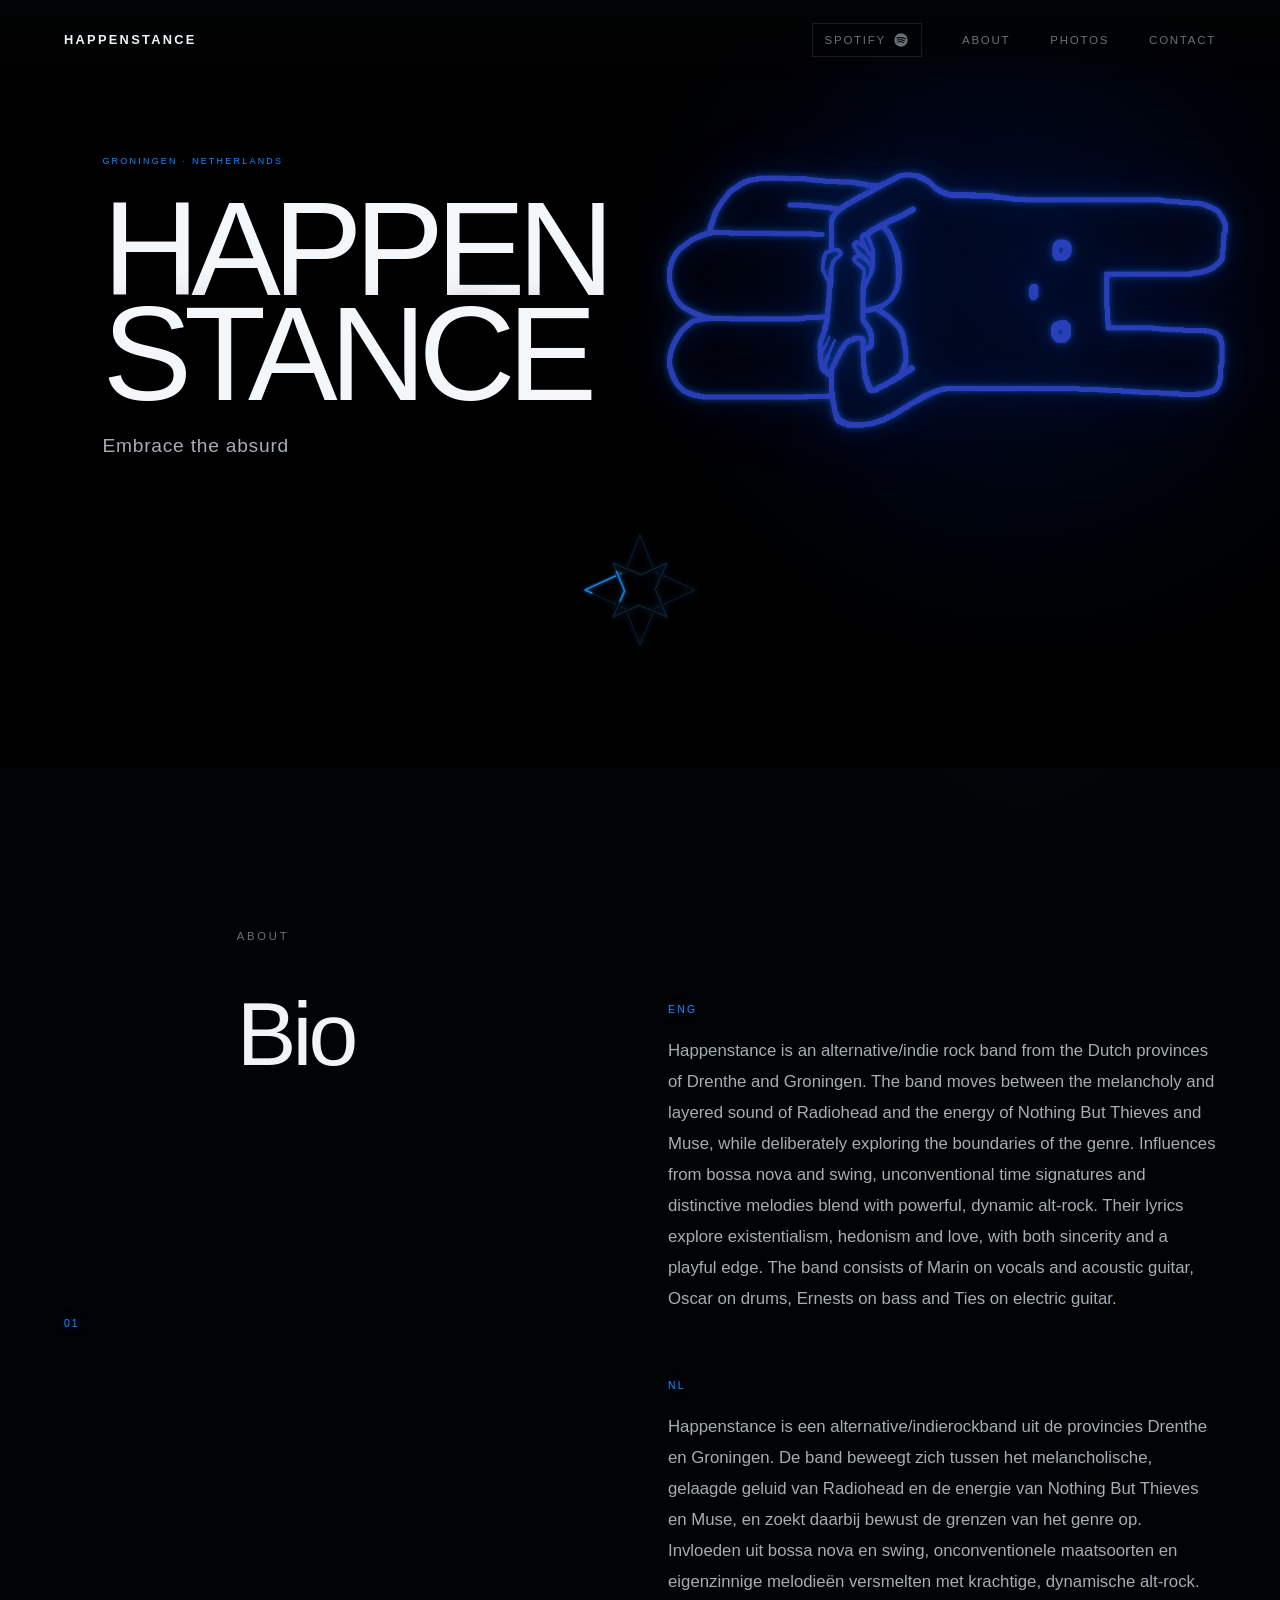
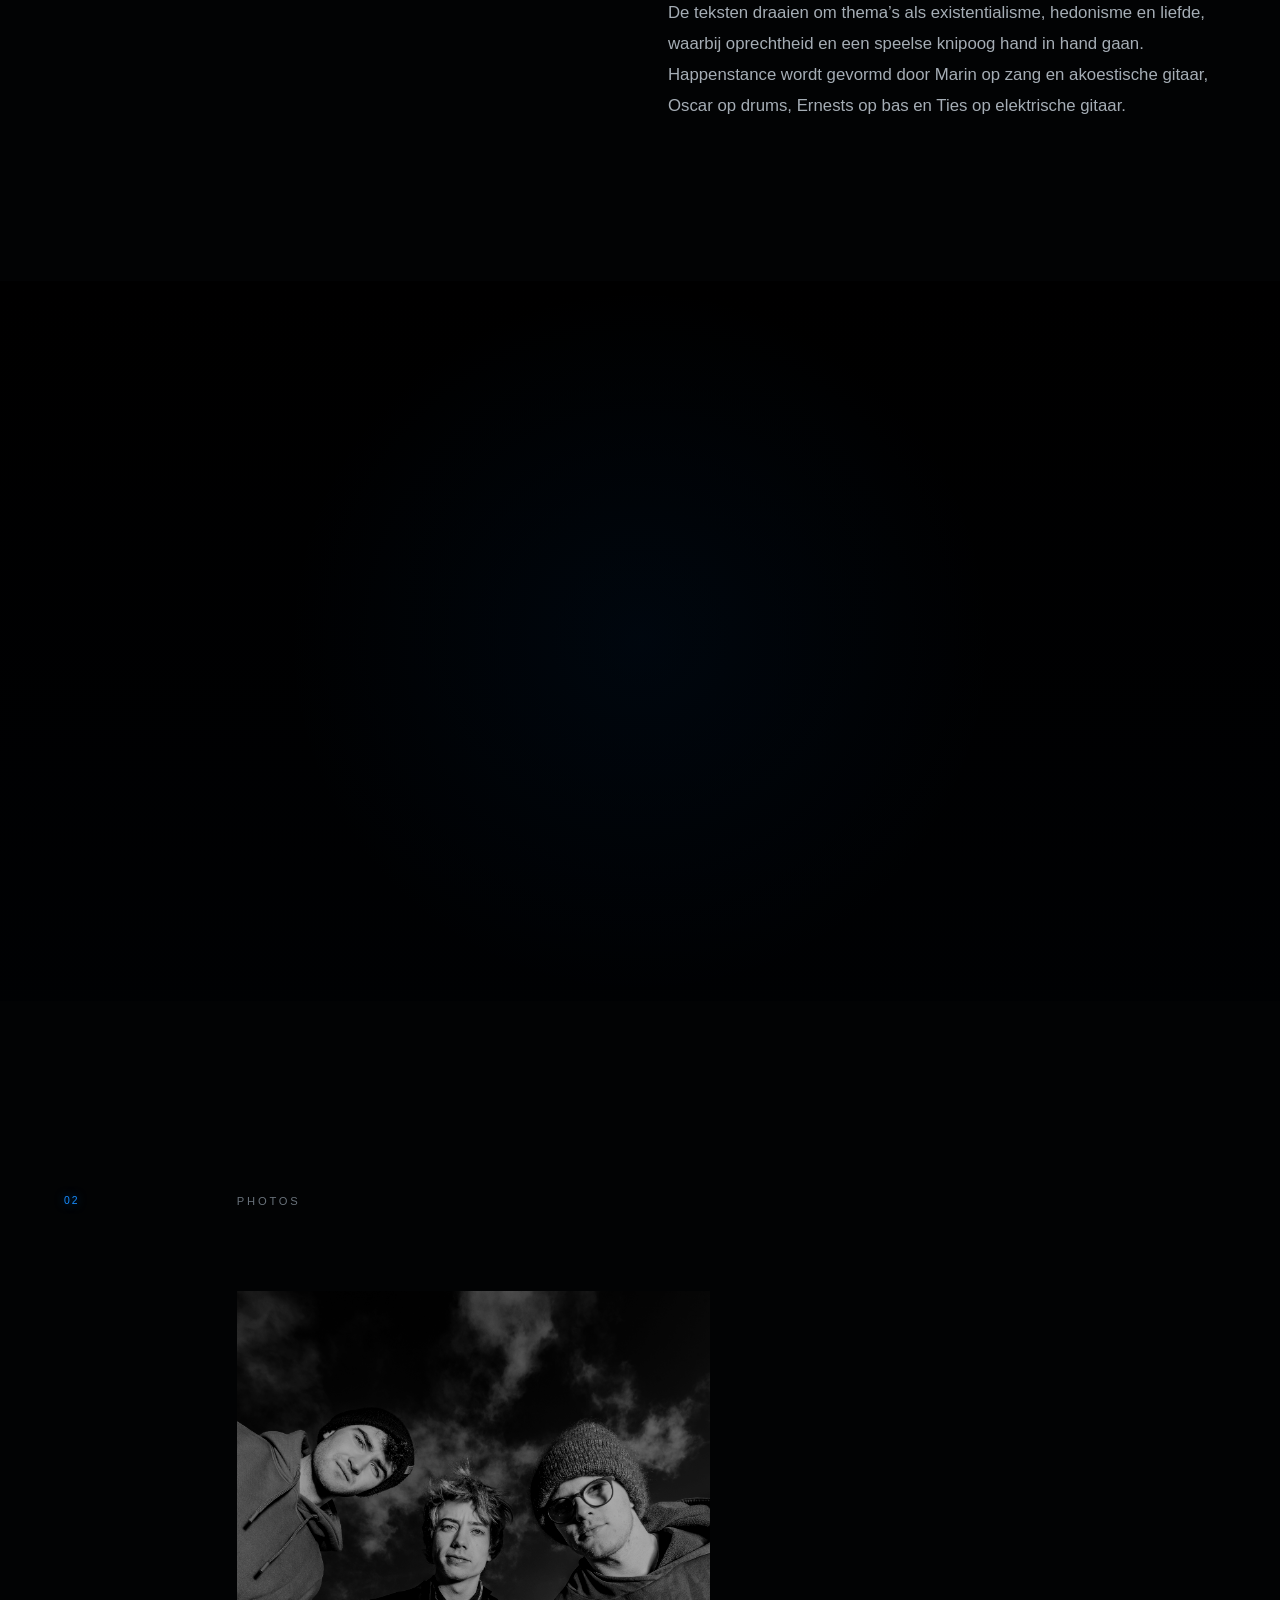
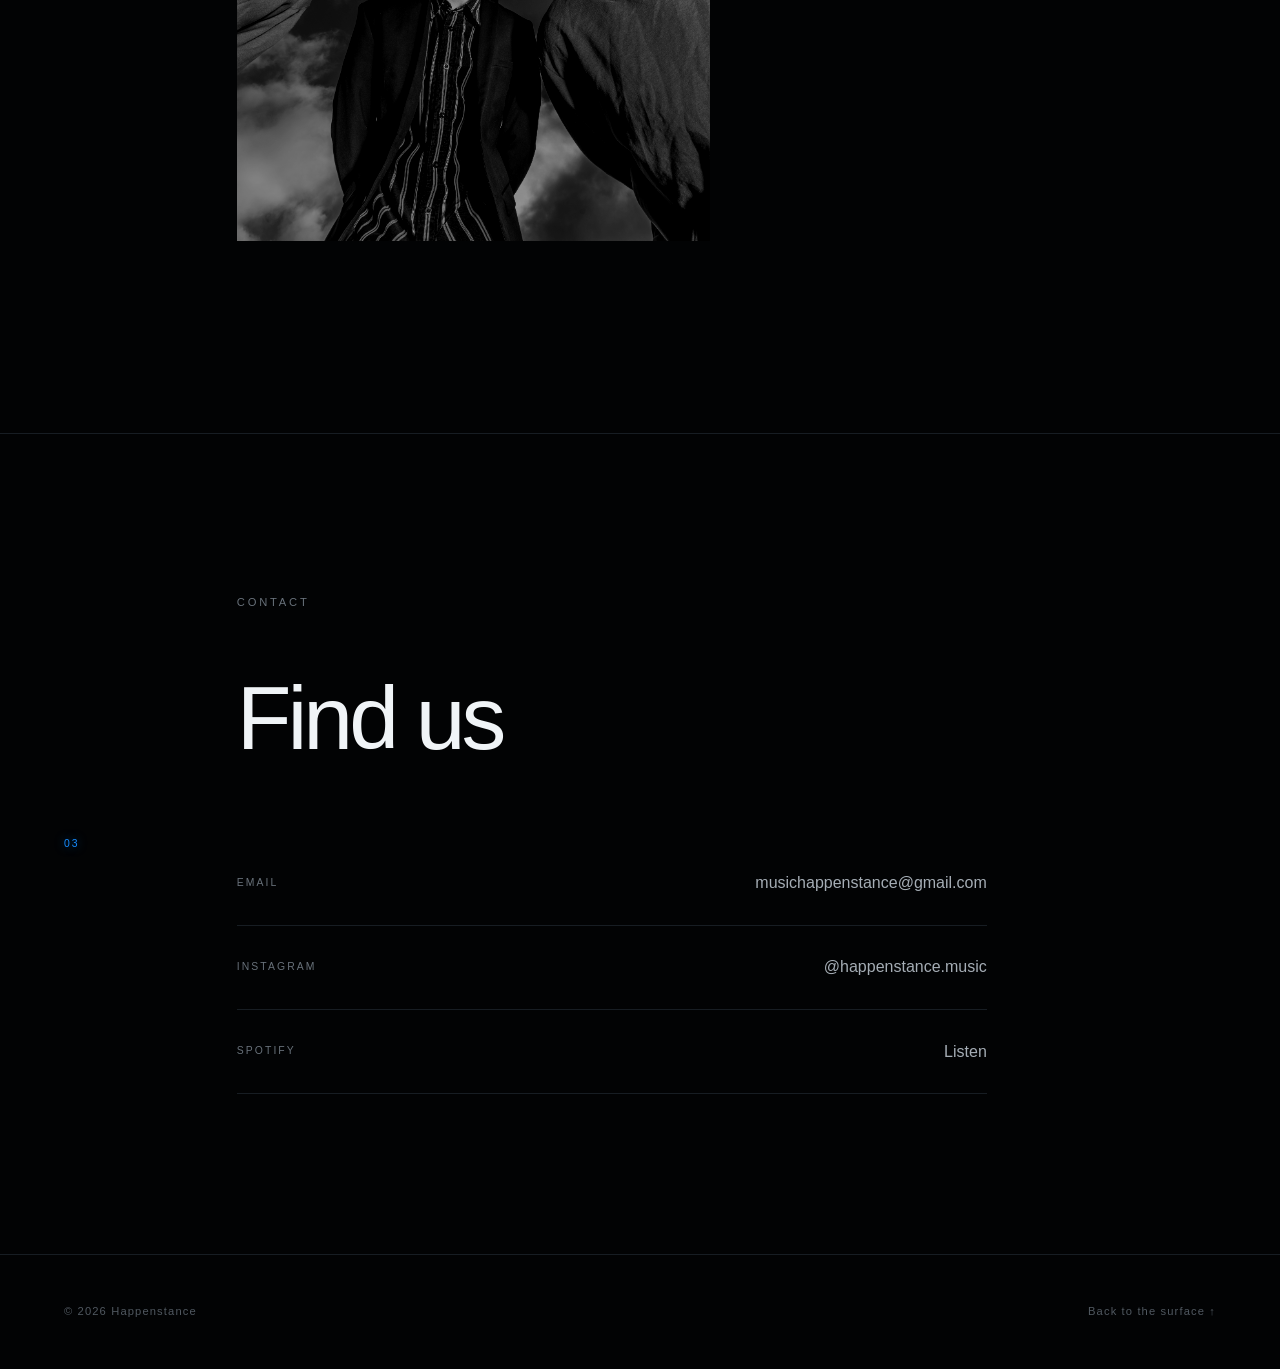
==== commit 04d27cec: "added nav spotify button and finally actual better mobile layout" ====
--- a/index.html
+++ b/index.html
@@ -20,6 +20,17 @@
     <a class="logo" href="#home">HAPPENSTANCE</a>
 
     <nav>
+        <a
+                class="spotify-nav"
+                href="https://open.spotify.com/artist/1jsDkZNwyy4KdxAfEmWyUk?si=NZ8i7bQJTxm92ddJO3w00Q"
+                target="_blank"
+                rel="noopener noreferrer"
+                aria-label="Listen to Happenstance on Spotify"
+        >
+            <span>Spotify</span>
+            <img src="images/spotify_logo.svg" alt="">
+        </a>
+
         <a href="#about">About</a>
         <a href="#photos">Photos</a>
         <a href="#contact">Contact</a>
@@ -50,7 +61,7 @@
             </h1>
 
             <p class="subtitle">
-                -
+                Embrace the absurd
             </p>
         </div>
 
@@ -140,12 +151,14 @@
 
             <div class="gallery">
 
+
+                <figure class="photo">
+                    <img src="images/RohanHoeksma_HappenstanceMarin-9933.jpg" alt="Band portrait">
+                </figure>
+
+                <!----
                 <figure class="photo photo-large">
-                    <img src="images/band-01.jpg" alt="Band performing live">
-                </figure>
-
-                <figure class="photo">
-                    <img src="images/band-02.jpg" alt="Band portrait">
+                    <img src="images/band-01.jpg" alt="Band portrait">
                 </figure>
 
                 <figure class="photo">
@@ -155,6 +168,7 @@
                 <figure class="photo photo-wide">
                     <img src="images/band-04.jpg" alt="Band photograph">
                 </figure>
+                --->
 
             </div>
 
--- a/static/css/style.css
+++ b/static/css/style.css
@@ -135,6 +135,7 @@
 
 nav {
     display: flex;
+    align-items: center;
     gap: 2.5rem;
 }
 
@@ -180,6 +181,44 @@
     width: 100%;
 }
 
+.spotify-nav {
+    height: 34px;
+    padding: 0 12px;
+
+    display: flex;
+    align-items: center;
+    justify-content: center;
+    gap: 7px;
+
+    border: 1px solid var(--line);
+}
+
+.spotify-nav img {
+    width: 16px;
+    height: 16px;
+    flex-shrink: 0;
+
+    fill: var(--muted);
+
+    transition:
+            fill 0.3s ease,
+            filter 0.3s ease;
+}
+
+.spotify-nav:hover {
+    border-color: var(--blue);
+}
+
+.spotify-nav:hover img {
+    fill: var(--blue);
+    filter: drop-shadow(0 0 6px rgba(22, 140, 255, 0.5));
+}
+
+/* Don't give the Spotify button the normal nav underline */
+.spotify-nav::after {
+    display: none;
+}
+
 
 /* ==========================================================
    Hero
@@ -188,29 +227,29 @@
 .hero {
     position: relative;
 
-    height: 100vh;
-    min-height: 650px;
-
-    display: flex;
-    align-items: center;
+    height: clamp(300px, 60vw, 100dvh);
+    min-height: 0;
 
     overflow: hidden;
-
     background: #000;
-}
-
-
-/* ----------------------------------------------------------
-   Hero background image / texture
-
-   This is intentionally empty for now.
-
-   Later you can add something like:
-
-   background-image: url("../../images/hero-texture.jpg");
-
-   without affecting the bunny.
-   ---------------------------------------------------------- */
+
+    --hero-x: 8vw;
+
+    --hero-y: max(12vw, 100px);
+
+    --title-size: 10.5vw;
+
+    --bunny-width: 50vw;
+    --bunny-right: 2vw;
+
+    --bunny-y-offset: -16vw;
+
+    --eyebrow-size: 0.70vw;
+    --eyebrow-gap: 2.2vw;
+
+    --sigil-size: 10vw;
+}
+
 
 .hero-image {
     position: absolute;
@@ -222,17 +261,6 @@
     background-size: cover;
     background-repeat: no-repeat;
 
-    /*
-       Uncomment when you actually add a hero image:
-
-       background-image:
-           url("../../images/hero-texture.jpg");
-    */
-
-    /*
-       Keep the background subdued so the typography
-       and bunny remain dominant.
-    */
 
     filter:
             grayscale(100%)
@@ -257,15 +285,6 @@
     }
 }
 
-
-/* ----------------------------------------------------------
-   Hero overlay
-
-   This sits over the future background image.
-
-   There is deliberately NO bunny glow here anymore.
-   The bunny produces its own glow.
-   ---------------------------------------------------------- */
 
 .hero-overlay {
     position: absolute;
@@ -303,27 +322,28 @@
 .hero-bunny {
     position: absolute;
 
-    right: 3vw;
-    top: 50%;
-
-    width: clamp(220px, 38vw, 700px);
+    width: var(--bunny-width);
     height: auto;
 
-    transform: translateY(-50%);
-
-    z-index: 3;
+    right: var(--bunny-right);
+
+    top: calc(
+            var(--hero-y) +
+            var(--bunny-y-offset)
+    );
+
+    transform: none;
+
+    z-index: 2;
     opacity: 0.82;
+
     pointer-events: none;
 
     filter:
-        /* Tight glow — keep the lines bright */
-        drop-shadow(0 0 3px rgba(22, 110, 255, 0.70))
-        drop-shadow(0 0 12px rgba(10, 90, 255, 0.32))
-
-        /* Wider glow — smoother dissipation */
-        drop-shadow(0 0 30px rgba(0, 80, 255, 0.18))
-        drop-shadow(0 0 60px rgba(0, 75, 255, 0.12))
-        drop-shadow(0 0 110px rgba(0, 65, 240, 0.10))
+            drop-shadow(0 0 3px rgba(22, 110, 255, 0.70))
+            drop-shadow(0 0 12px rgba(10, 90, 255, 0.32))
+            drop-shadow(0 0 30px rgba(0, 80, 255, 0.18))
+            drop-shadow(0 0 60px rgba(0, 75, 255, 0.12));
 }
 
 /* Large, cheap atmospheric glow behind the bunny */
@@ -332,46 +352,48 @@
 
     position: absolute;
 
-    /* roughly centered behind the bunny */
-    right: -15vw;
-    top: 50%;
-
-    width: min(70vw, 1100px);
+    width: 60vw;
     aspect-ratio: 1;
 
-    transform: translateY(-50%);
+    right: -10vw;
+    top: var(--hero-y);
+
+    transform: translateY(-35%);
 
     z-index: 0;
-
     pointer-events: none;
 
-    background: radial-gradient(
-            ellipse at center,
-            rgba(0, 70, 255, 0.22) 0%,
-            rgba(0, 65, 245, 0.15) 20%,
-            rgba(0, 55, 225, 0.09) 38%,
-            rgba(0, 45, 200, 0.04) 55%,
-            transparent 72%
-    );
-}
+    background:
+            radial-gradient(
+                    ellipse at center,
+                    rgba(0, 70, 255, 0.20) 0%,
+                    rgba(0, 65, 245, 0.14) 22%,
+                    rgba(0, 55, 225, 0.085) 42%,
+                    rgba(0, 45, 200, 0.035) 60%,
+                    transparent 76%
+            );
+}
+
 
 
 /* ==========================================================
    Hero text
    ========================================================== */
 
+
 .hero-content {
-    position: relative;
-
-    z-index: 2;
-
-    margin-left: 10vw;
-    margin-top: 5vh;
-
-    animation:
-            appear 1.8s ease both;
-}
-
+    position: absolute;
+
+    left: var(--hero-x);
+    top: var(--hero-y);
+
+    width: 48vw;
+    margin: 0;
+
+    z-index: 3;
+
+    animation: mobileAppear 1.8s ease both;
+}
 
 @keyframes appear {
 
@@ -396,18 +418,22 @@
    ---------------------------------------------------------- */
 
 .eyebrow {
-    margin-bottom: 2rem;
+    margin: 0 0 var(--eyebrow-gap);
+
+    width: auto;
 
     color: var(--blue);
 
-    font-size: 0.7rem;
+    font-size: var(--eyebrow-size);
+    letter-spacing: 0.25em;
     text-transform: uppercase;
-    letter-spacing: 0.25em;
+
+    white-space: nowrap;
 
     text-shadow:
-            0 0 14px
-            rgba(22, 140, 255, 0.35);
-}
+            0 0 14px rgba(22, 140, 255, 0.35);
+}
+
 
 
 /* ----------------------------------------------------------
@@ -419,17 +445,14 @@
 
     color: #f4f7f9;
 
-    font-size:
-            clamp(5rem, 13vw, 12rem);
-
+    font-size: var(--title-size);
     font-weight: 300;
 
     line-height: 0.78;
     letter-spacing: -0.06em;
 
     text-shadow:
-            0 2px 30px
-            rgba(0, 0, 0, 0.55);
+            0 2px 30px rgba(0, 0, 0, 0.55);
 }
 
 
@@ -440,39 +463,11 @@
 .subtitle {
     max-width: 400px;
 
-    margin-top: 3rem;
+    margin-top: 2vw;
 
     color: var(--text-soft);
-
-    font-size: 1rem;
+    font-size: 1.5vw;
     letter-spacing: 0.04em;
-}
-
-
-/* ==========================================================
-   Bunny responsive behaviour
-   ========================================================== */
-
-/* Medium screens */
-@media (max-width: 1100px) {
-    .hero-bunny {
-        right: 1vw;
-        opacity: 0.65;
-    }
-}
-
-
-/* Small screens */
-@media (max-width: 750px) {
-    .hero-bunny {
-        right: -5vw;
-        opacity: 0.4;
-
-        filter:
-                drop-shadow(0 0 3px rgba(22, 110, 255, 0.55))
-                drop-shadow(0 0 20px rgba(0, 80, 255, 0.15))
-                drop-shadow(0 0 55px rgba(0, 60, 220, 0.06));
-    }
 }
 
 /* ==========================================
@@ -483,20 +478,15 @@
     position: absolute;
 
     left: 50%;
-    bottom: 20px;
-
-    width: 100px;
-    height: 100px;
+    top: calc(var(--hero-y) + 24vw + 65px);
+
+    width: var(--sigil-size);
+    aspect-ratio: 1;
 
     transform: translateX(-50%);
 
     z-index: 5;
-
     opacity: 0.95;
-
-    transition:
-            opacity 0.4s ease,
-            transform 0.4s ease;
 }
 
 .sigil:hover {
@@ -1219,146 +1209,6 @@
         letter-spacing: 0.08em;
     }
 
-
-    /* ------------------------------------------------------
-       Hero
-       ------------------------------------------------------ */
-
-    .hero {
-        height: 100svh;
-        min-height: 620px;
-
-        align-items: flex-start;
-
-        /*
-         * One shared vertical anchor for both
-         * text and bunny.
-         */
-        --hero-center-y: 50%;
-    }
-
-
-    .hero-content {
-        position: absolute;
-
-        left: 5vw;
-        top: var(--hero-center-y);
-
-        transform: translateY(-50%);
-
-        margin: 0;
-
-        width: 55vw;
-        max-width: 55vw;
-
-        z-index: 3;
-    }
-
-    .hero-content {
-        animation: mobileAppear 1.8s ease both;
-    }
-
-    @keyframes mobileAppear {
-        from {
-            opacity: 0;
-        }
-
-        to {
-            opacity: 1;
-        }
-    }
-
-    .eyebrow {
-        margin-bottom: 1.5rem;
-
-        font-size: 0.58rem;
-        letter-spacing: 0.18em;
-
-        width: 80vw;
-    }
-
-
-    .hero h1 {
-        font-size: clamp(3.2rem, 14.5vw, 6.5rem);
-
-        line-height: 0.80;
-        letter-spacing: -0.065em;
-    }
-
-
-    .subtitle {
-        max-width: 100%;
-
-        margin-top: 2rem;
-
-        font-size: 0.85rem;
-    }
-
-
-
-    /* ------------------------------------------------------
-       Bunny
-
-       Instead of sitting beside the title like desktop,
-       move it into the lower-right portion of the hero.
-       ------------------------------------------------------ */
-
-    .hero-bunny {
-        width: clamp(170px, 37vw, 320px);
-        height: auto;
-
-        right: 2vw;
-
-        top: var(--hero-center-y);
-
-        transform: translateY(-50%);
-
-        opacity: 0.60;
-        z-index: 2;
-
-        filter:
-                drop-shadow(0 0 3px rgba(22, 110, 255, 0.75))
-                drop-shadow(0 0 14px rgba(10, 90, 255, 0.38))
-                drop-shadow(0 0 35px rgba(0, 80, 255, 0.22))
-                drop-shadow(0 0 75px rgba(0, 70, 255, 0.13));
-    }
-
-
-    .hero::after {
-        width: clamp(320px, 62vw, 550px);
-
-        right: -8vw;
-
-        top: var(--hero-center-y);
-
-        transform: translateY(-50%);
-
-        opacity: 1;
-
-        background:
-                radial-gradient(
-                        ellipse at center,
-                        rgba(0, 70, 255, 0.20) 0%,
-                        rgba(0, 65, 245, 0.14) 22%,
-                        rgba(0, 55, 225, 0.085) 42%,
-                        rgba(0, 45, 200, 0.035) 60%,
-                        transparent 76%
-                );
-    }
-
-
-    /* ------------------------------------------------------
-       Sigil
-       ------------------------------------------------------ */
-
-    .sigil {
-        width: 75px;
-        height: 75px;
-
-        bottom: 12px;
-    }
-
-
     /* ------------------------------------------------------
        All normal sections
        ------------------------------------------------------ */
@@ -1557,106 +1407,6 @@
     nav a {
         font-size: 0.52rem;
         letter-spacing: 0.04em;
-    }
-
-
-    /* Hero */
-
-    .hero {
-        height: 100dvh;
-        min-height: 0;
-
-        --hero-center-y: min(43%, 330px);
-    }
-
-    /* ---------- text ---------- */
-
-    .hero-content {
-        position: absolute;
-
-        left: 7vw;
-        top: var(--hero-center-y);
-
-        width: 48vw;
-        max-width: none;
-
-        margin: 0;
-
-        transform: translateY(-50%);
-
-        z-index: 3;
-    }
-
-    .eyebrow {
-        width: 85vw;
-
-        margin-bottom: 1.8rem;
-
-        font-size: 0.58rem;
-        letter-spacing: 0.18em;
-
-        white-space: nowrap;
-    }
-
-    .hero h1 {
-        /*
-         * Smaller than before.
-         * No minimum rem size, so it keeps shrinking
-         * with narrow screens.
-         */
-        font-size: 12.5vw;
-
-        line-height: 0.80;
-        letter-spacing: -0.065em;
-    }
-
-
-    /* ---------- bunny ---------- */
-
-    .hero-bunny {
-        /*
-         * Bunny gets its own portion of the screen.
-         */
-        width: 38vw;
-        height: auto;
-
-        right: 0;
-        top: var(--hero-center-y);
-
-        transform: translateY(-50%);
-
-        opacity: 0.58;
-        z-index: 2;
-
-        filter:
-                drop-shadow(0 0 3px rgba(22, 110, 255, 0.75))
-                drop-shadow(0 0 14px rgba(10, 90, 255, 0.38))
-                drop-shadow(0 0 35px rgba(0, 80, 255, 0.22))
-                drop-shadow(0 0 75px rgba(0, 70, 255, 0.13));
-    }
-
-
-    /* ---------- blue atmosphere ---------- */
-
-    .hero::after {
-        width: 60vw;
-
-        right: -10vw;
-        top: var(--hero-center-y);
-
-        transform: translateY(-50%);
-
-        opacity: 1;
-    }
-
-
-    /* Keep sigil near bottom, independent of composition */
-
-    .sigil {
-        width: 68px;
-        height: 68px;
-
-        bottom: max(16px, env(safe-area-inset-bottom));
     }
 
 
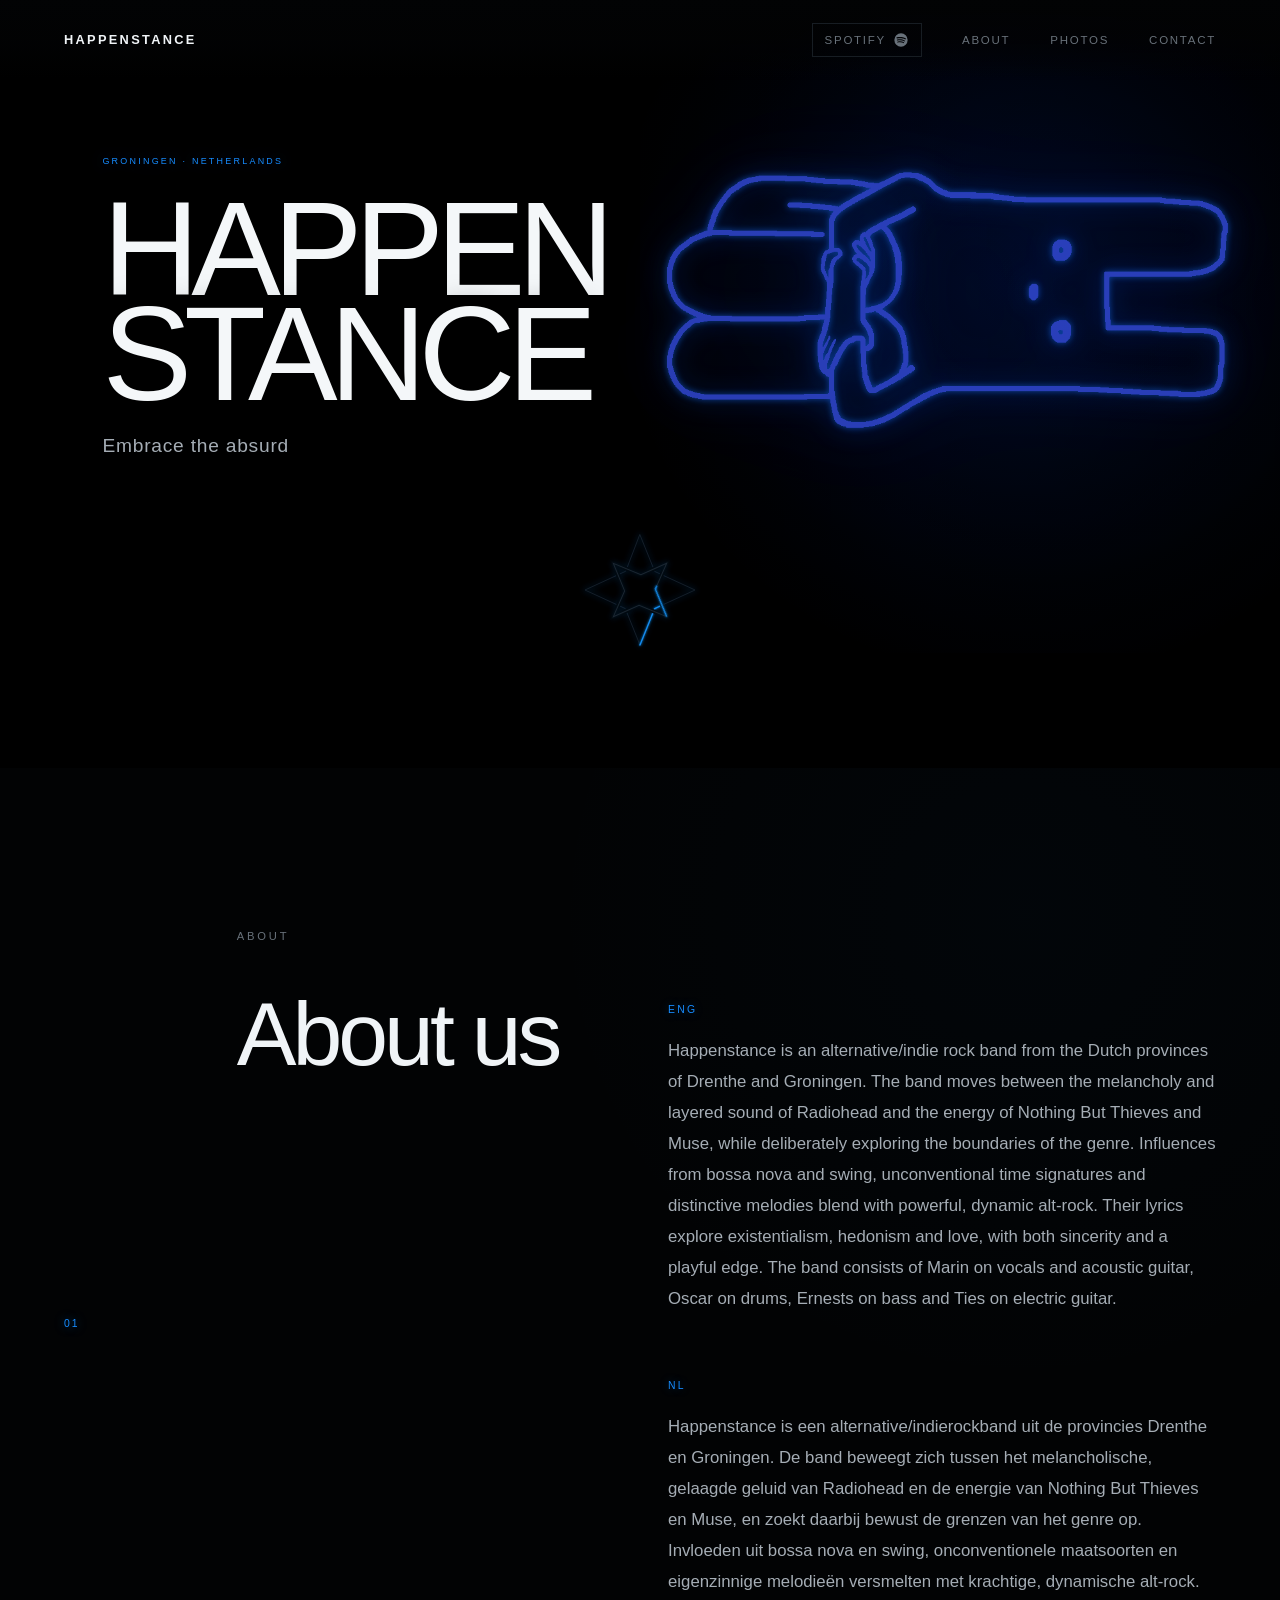
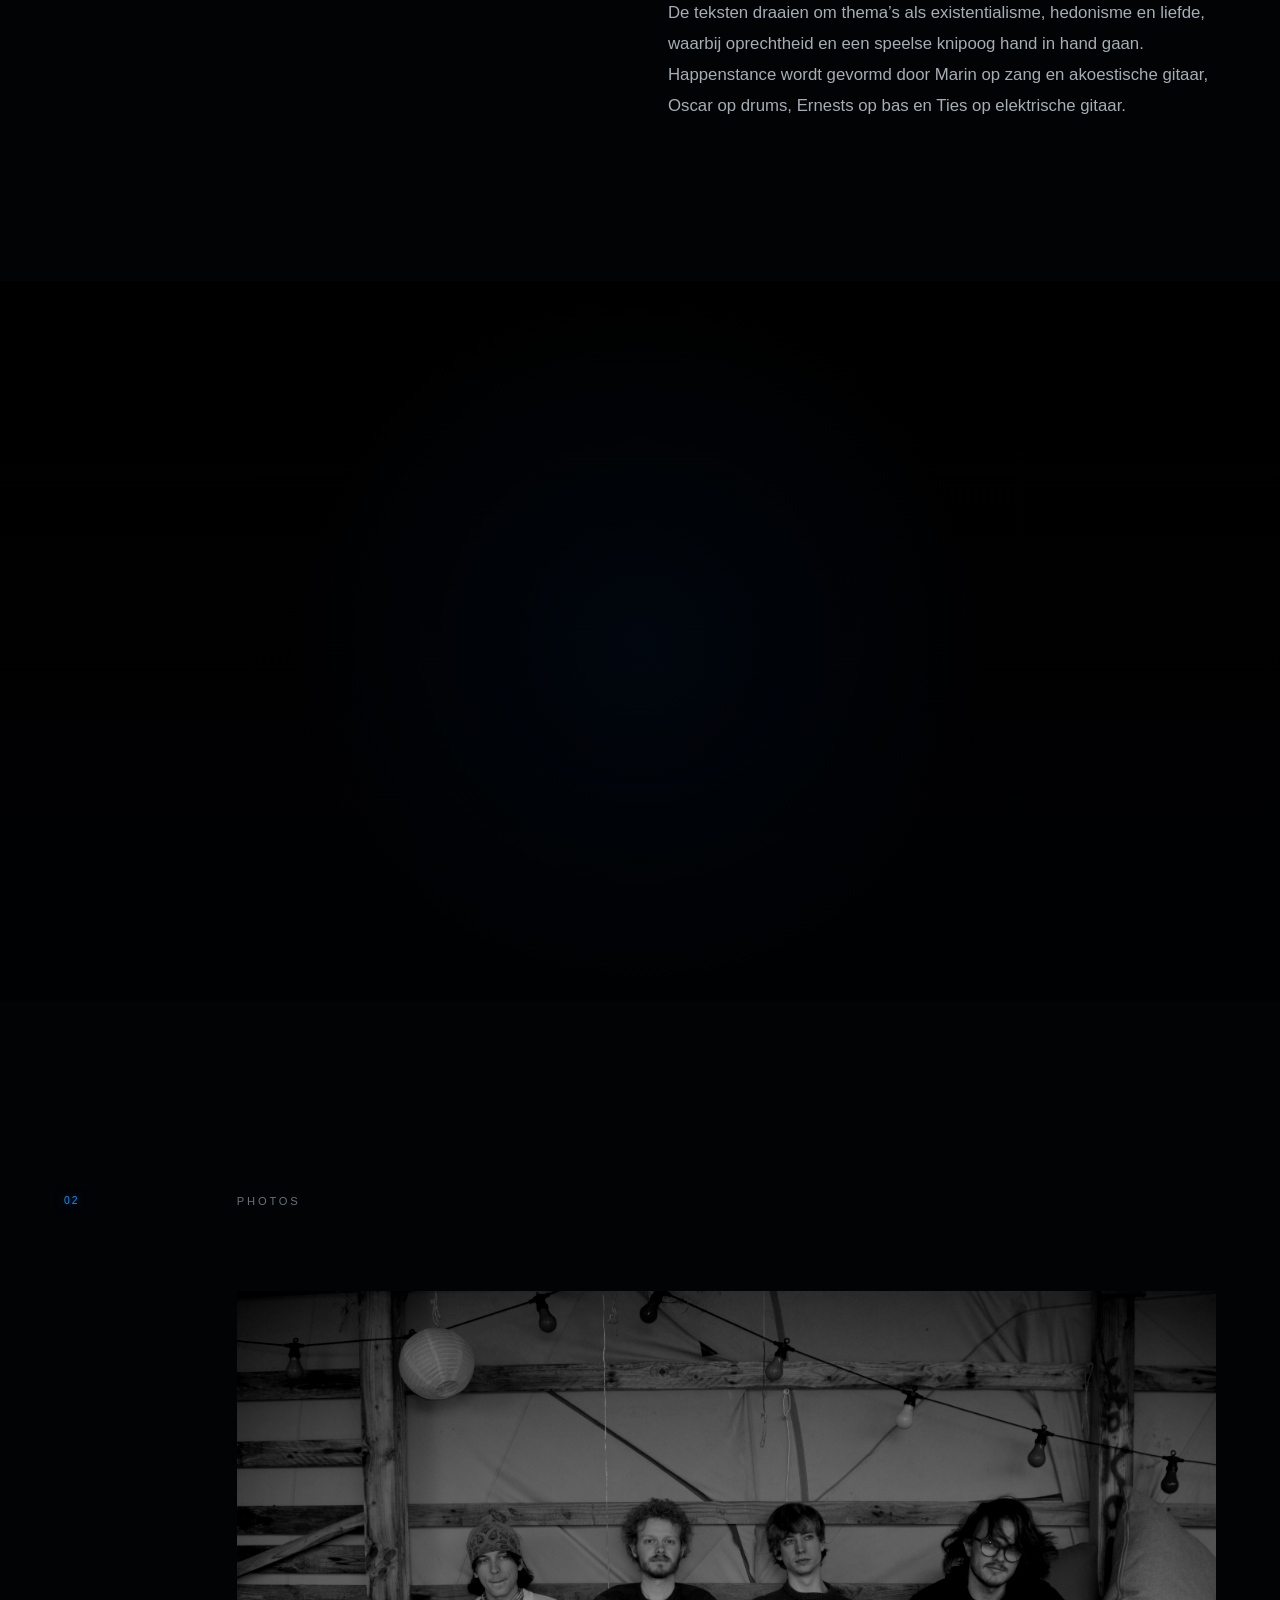
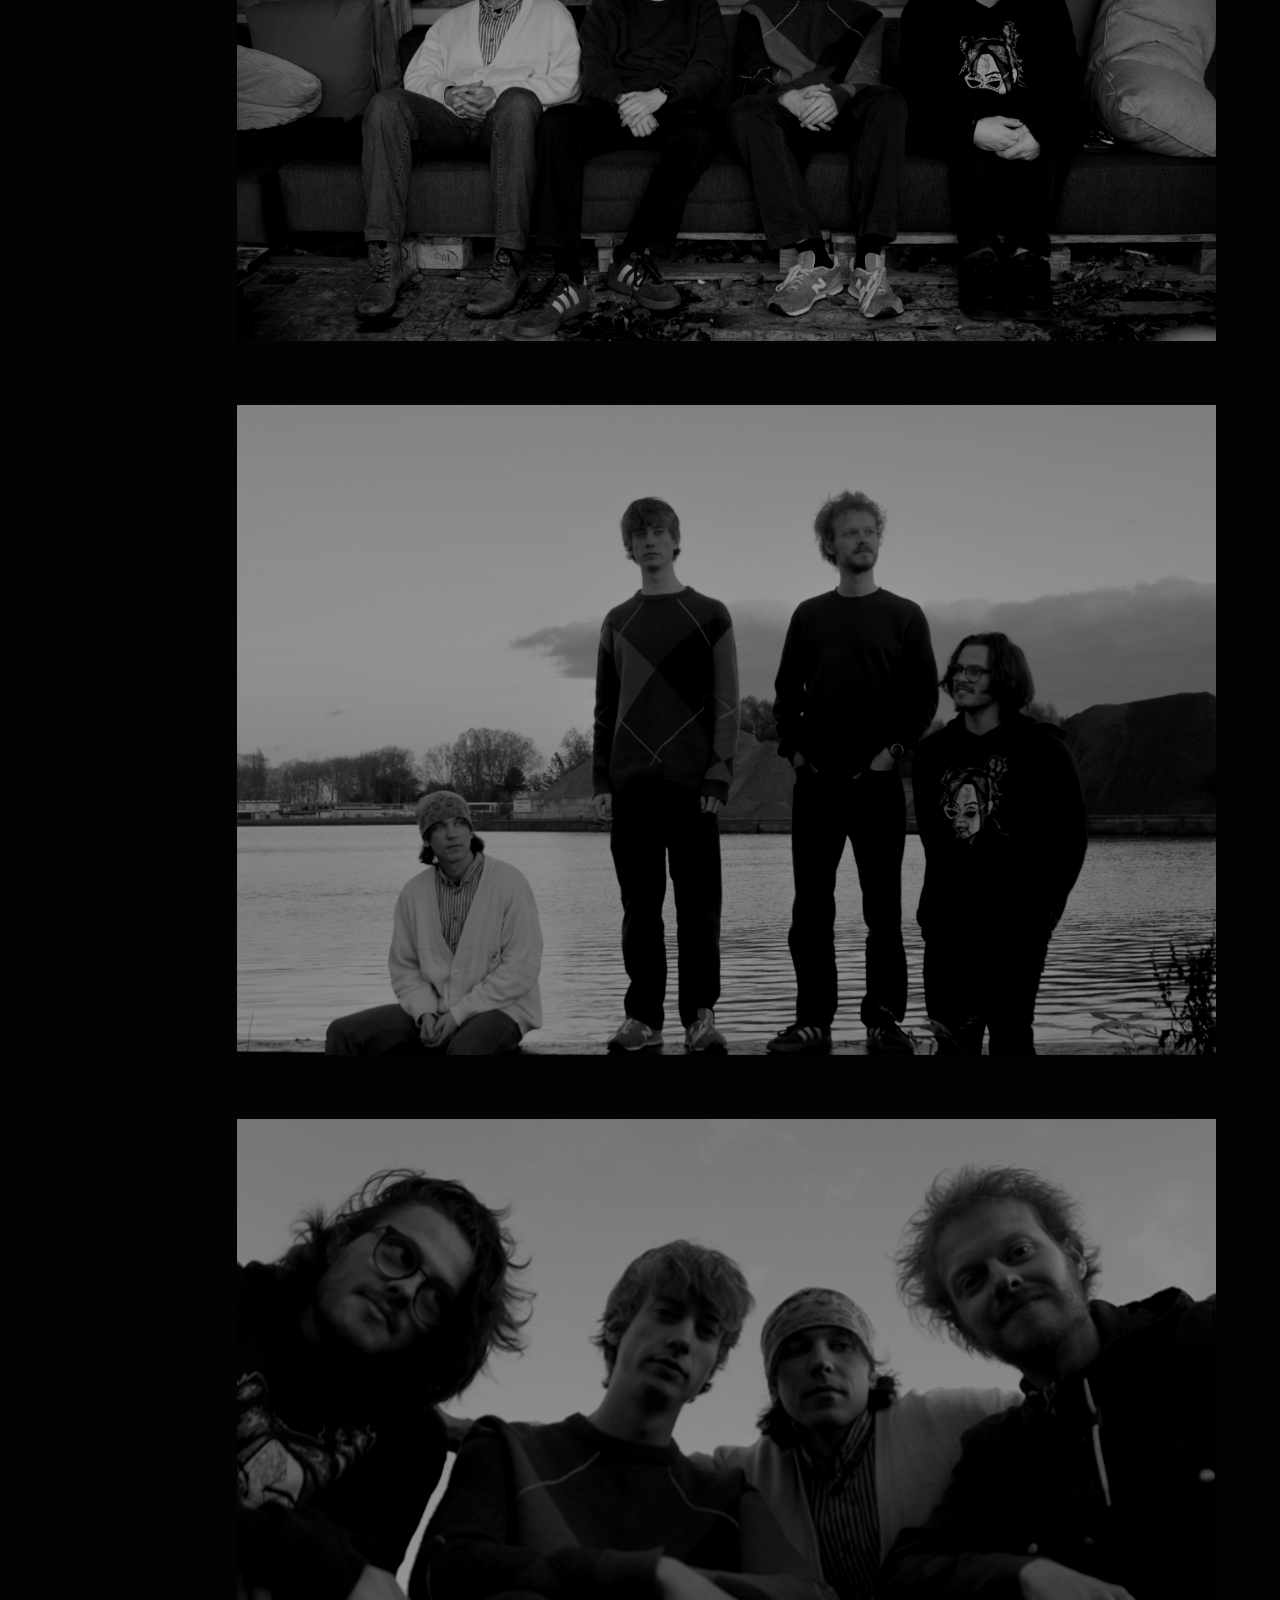
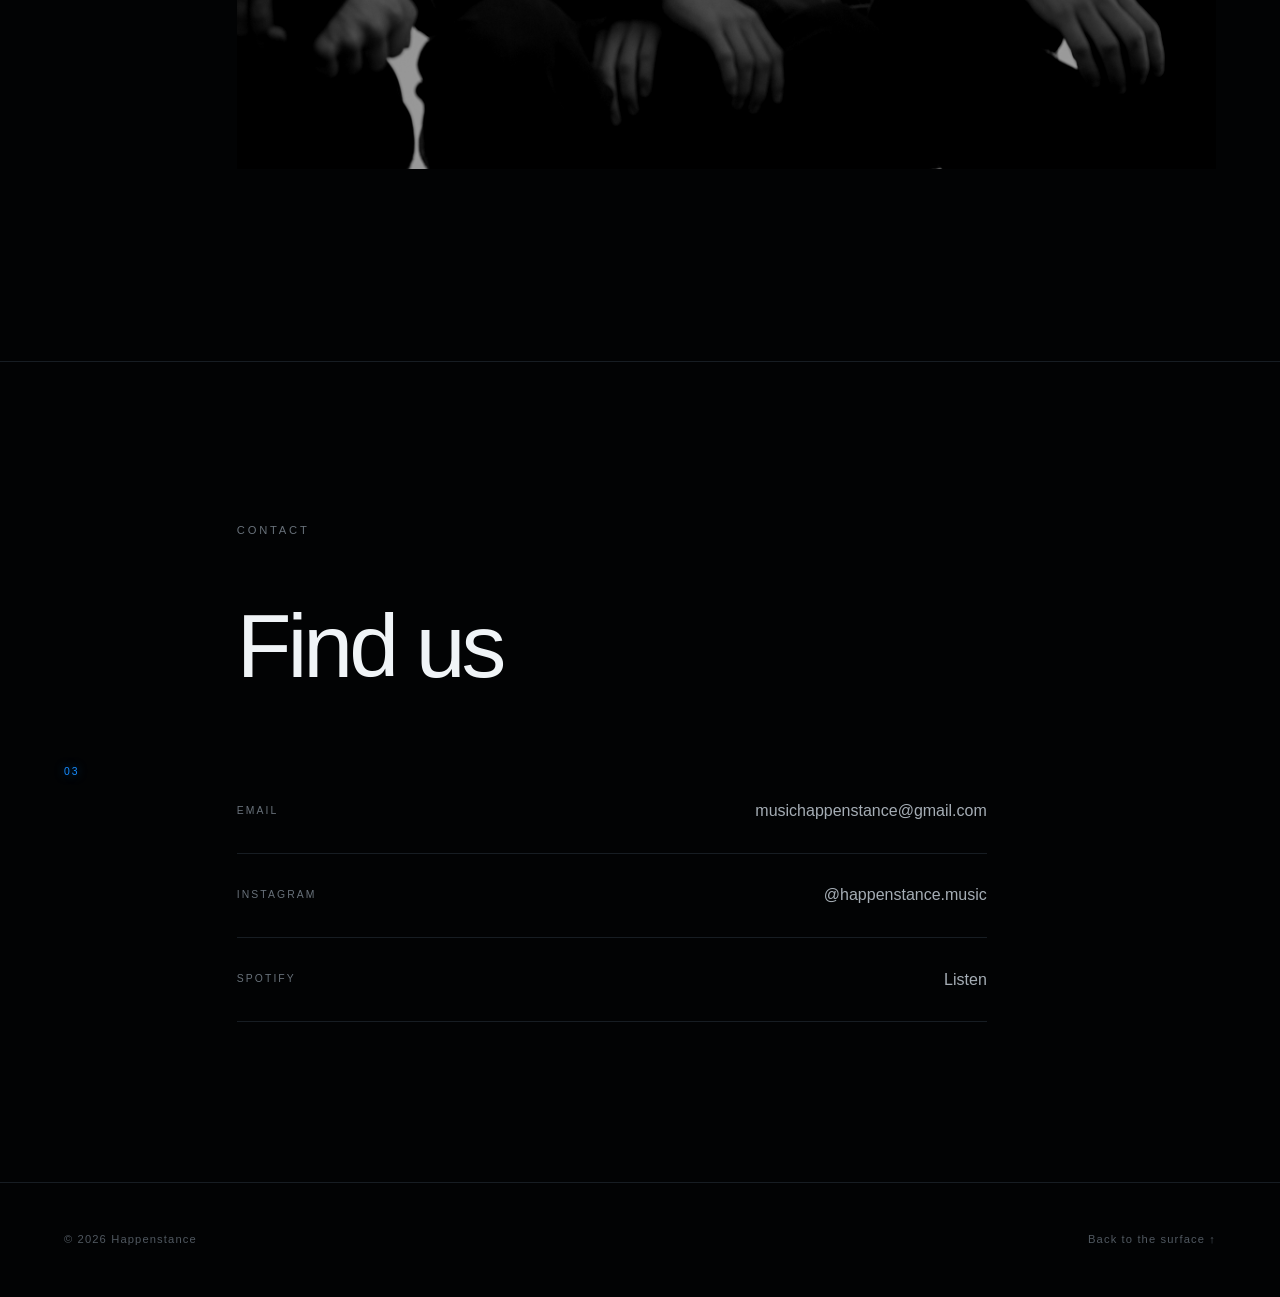
==== commit 8c9717b7: "updated pics" ====
--- a/index.html
+++ b/index.html
@@ -80,7 +80,7 @@
 
             <p class="section-label">About</p>
 
-            <h2>Bio</h2>
+            <h2>About us</h2>
 
             <div class="about-text">
 
@@ -152,23 +152,23 @@
             <div class="gallery">
 
 
+                <figure class="photo photo-wide">
+                    <img src="images/happenstance_sit.jpg" alt="Band portrait">
+                </figure>
+
+                <figure class="photo photo-wide">
+                    <img src="images/happenstance_stand.jpg" alt="Band portrait">
+                </figure>
+
+                <!--
                 <figure class="photo">
-                    <img src="images/RohanHoeksma_HappenstanceMarin-9933.jpg" alt="Band portrait">
-                </figure>
-
-                <!----
-                <figure class="photo photo-large">
-                    <img src="images/band-01.jpg" alt="Band portrait">
-                </figure>
-
-                <figure class="photo">
-                    <img src="images/band-03.jpg" alt="Band performing">
-                </figure>
+                    <img src="images/happenstance_bw.jpg" alt="Band photograph">
+                </figure>
+                -->
 
                 <figure class="photo photo-wide">
-                    <img src="images/band-04.jpg" alt="Band photograph">
-                </figure>
-                --->
+                    <img src="images/happenstance_close.jpg" alt="Band photograph">
+                </figure>
 
             </div>
 
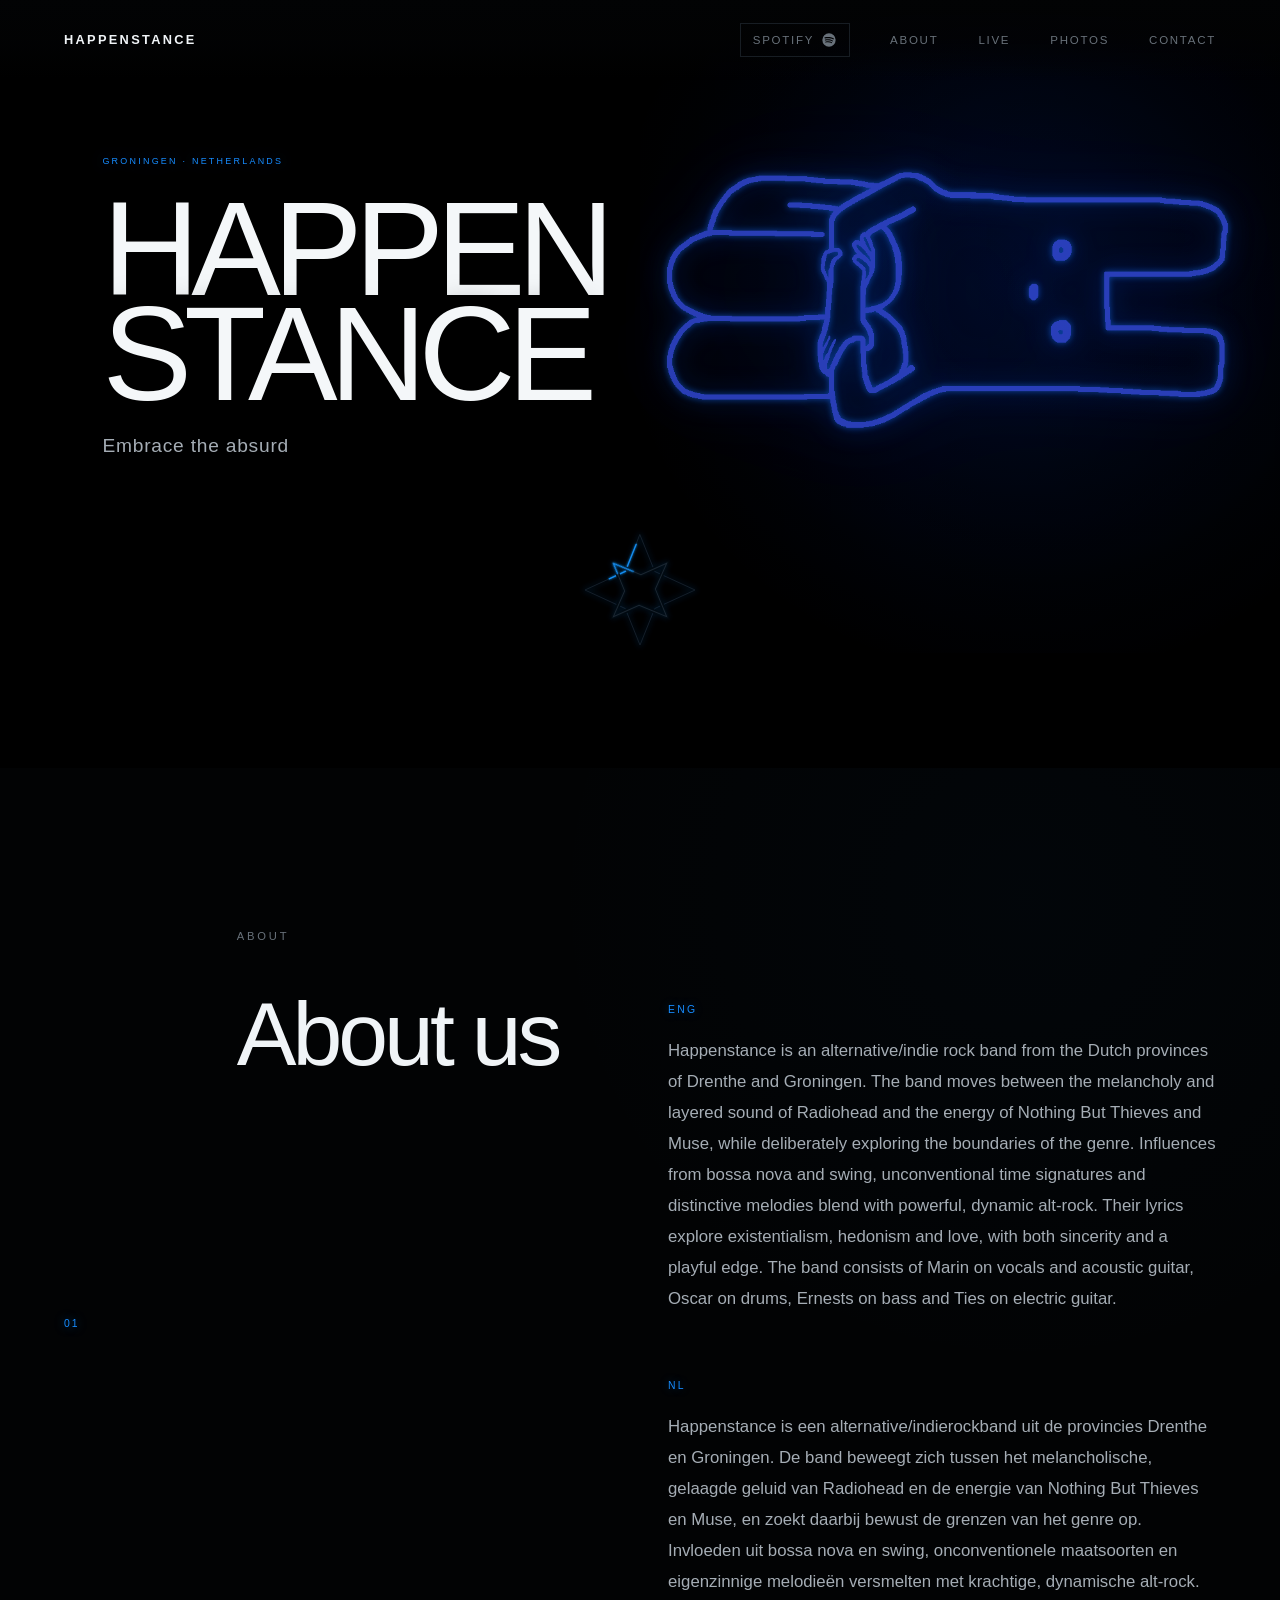
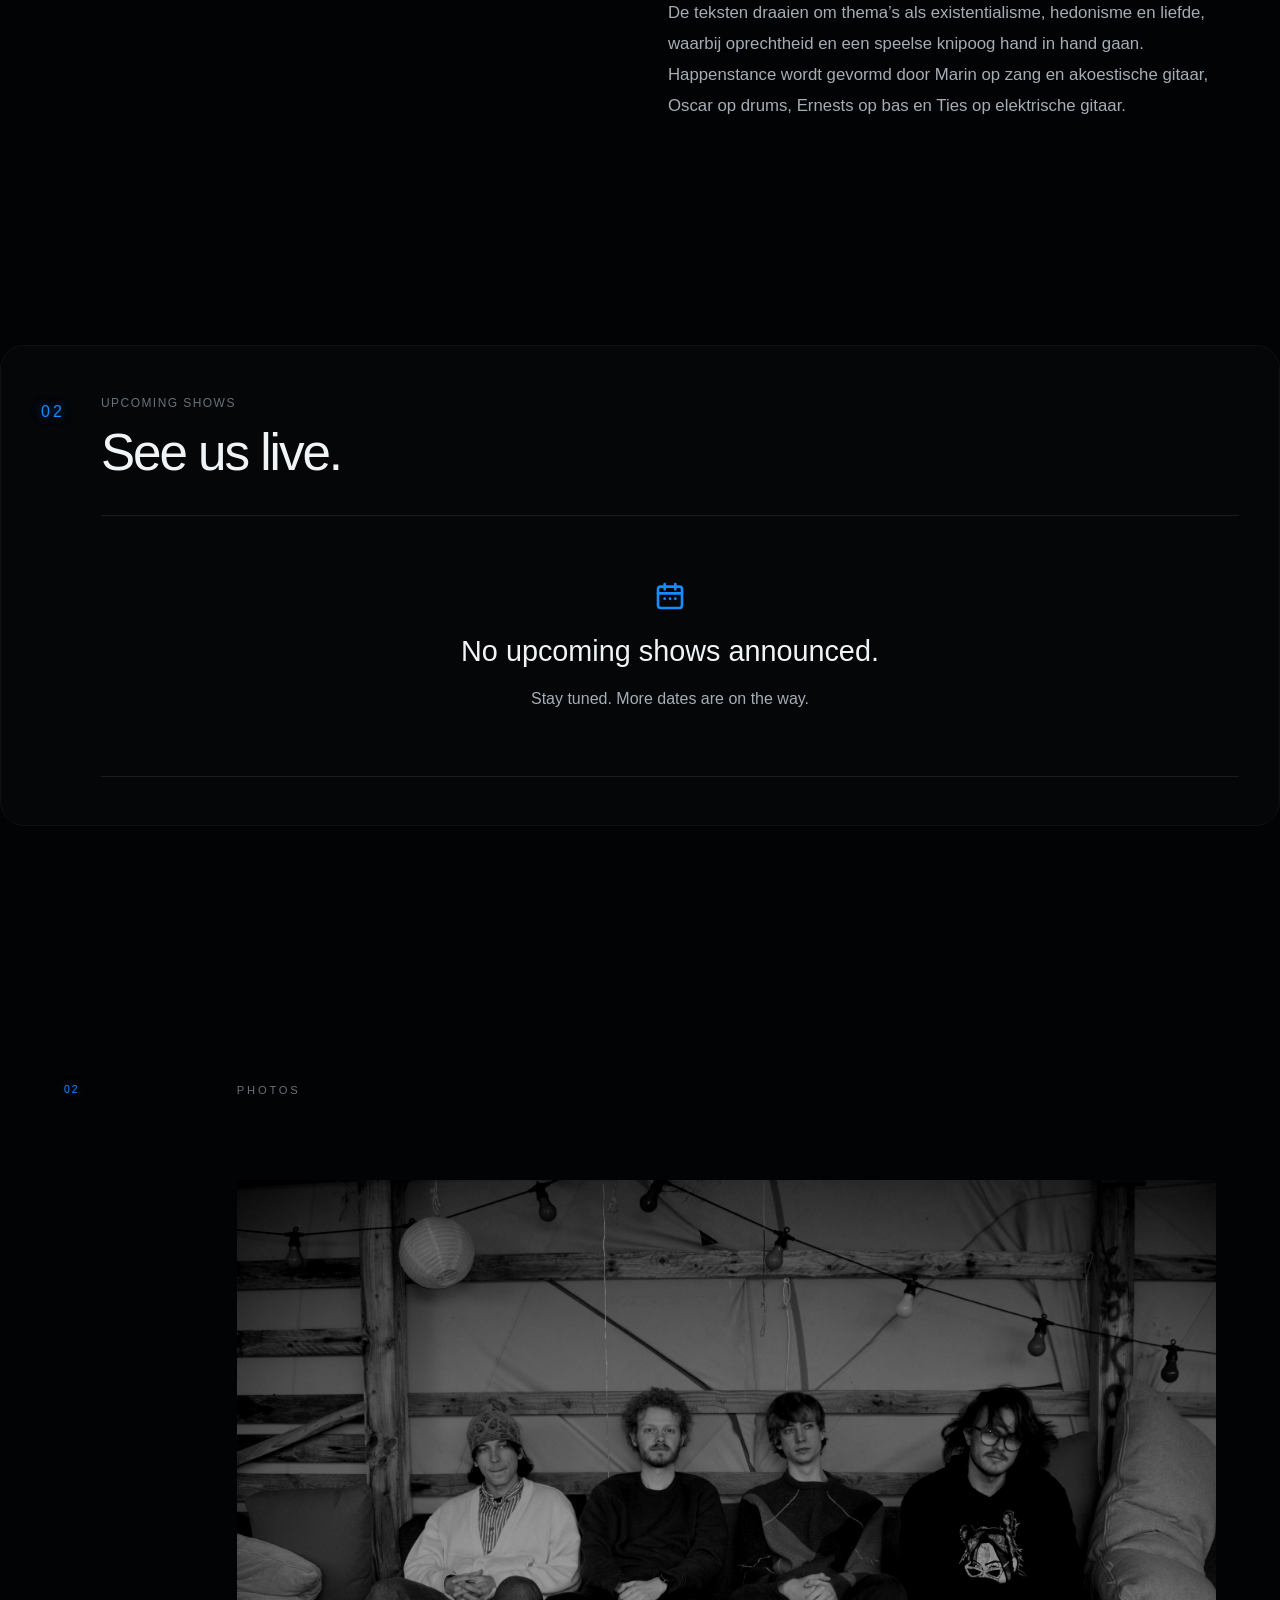
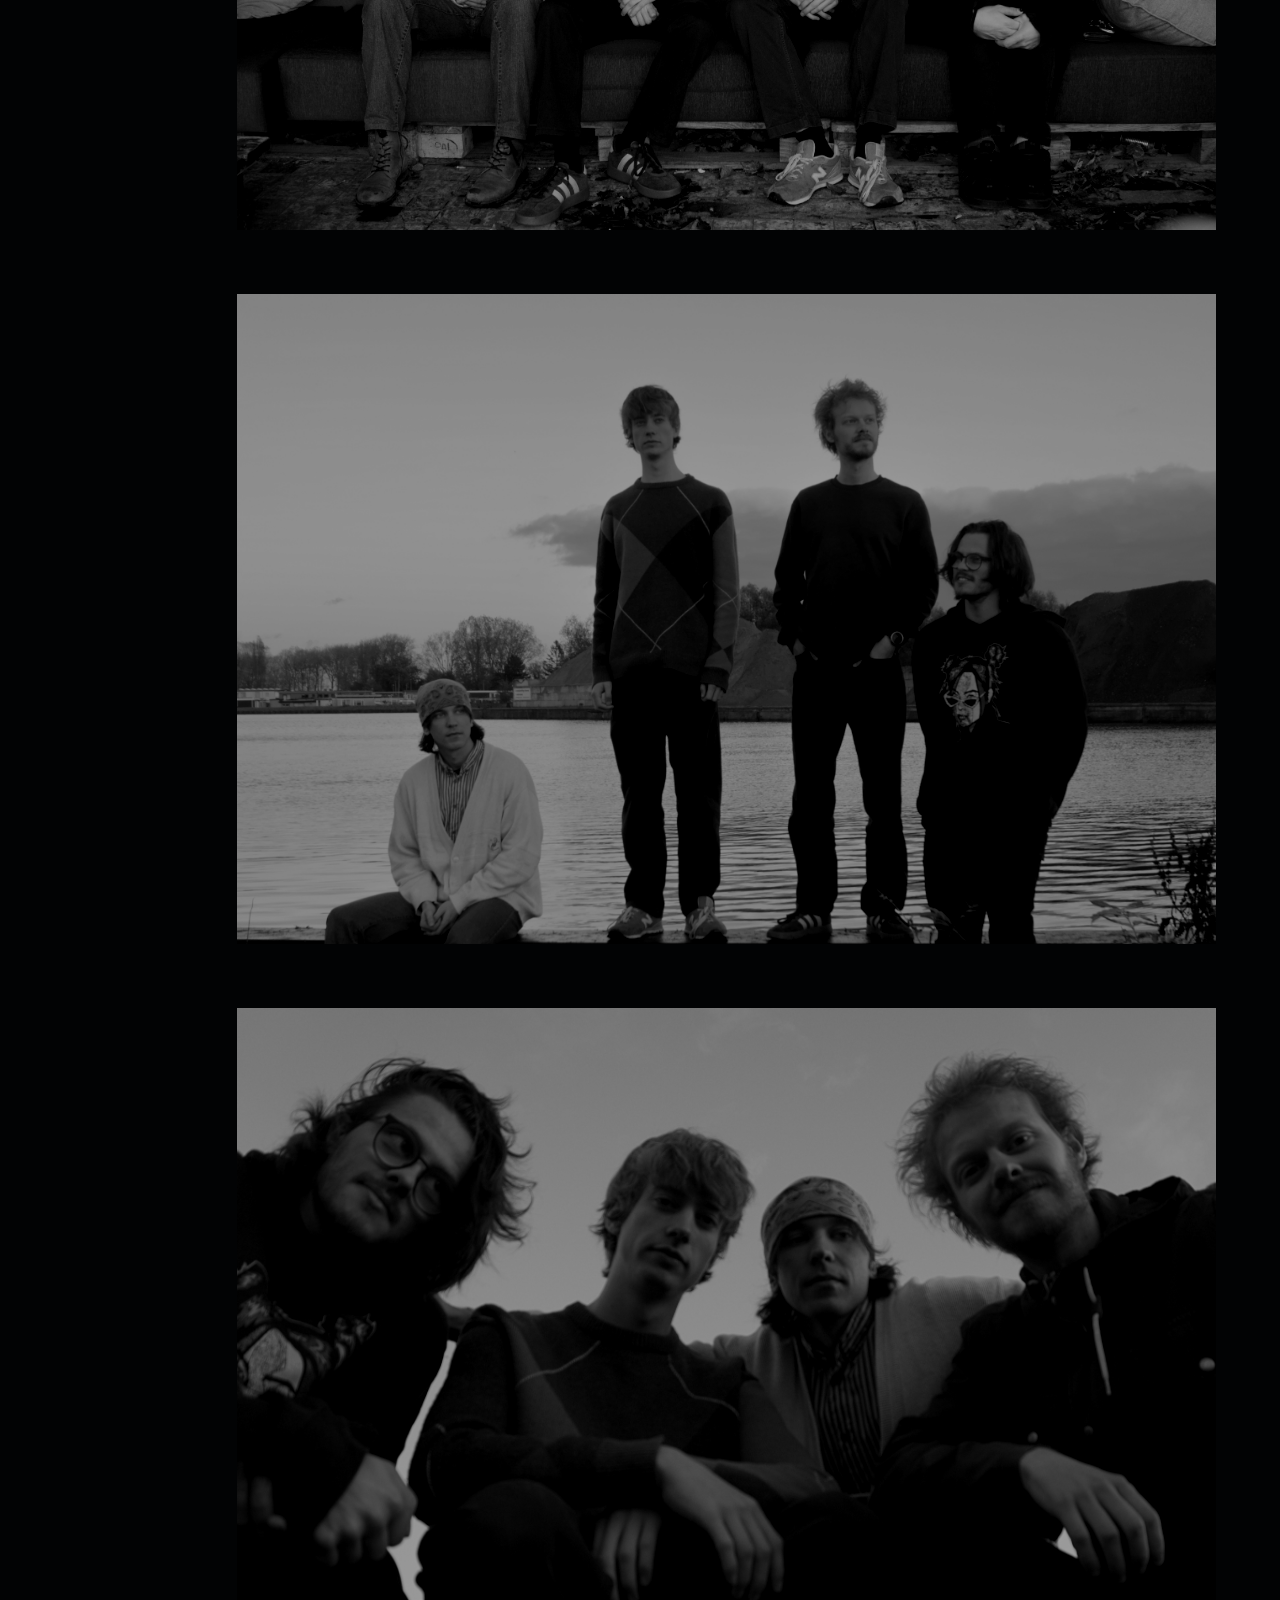
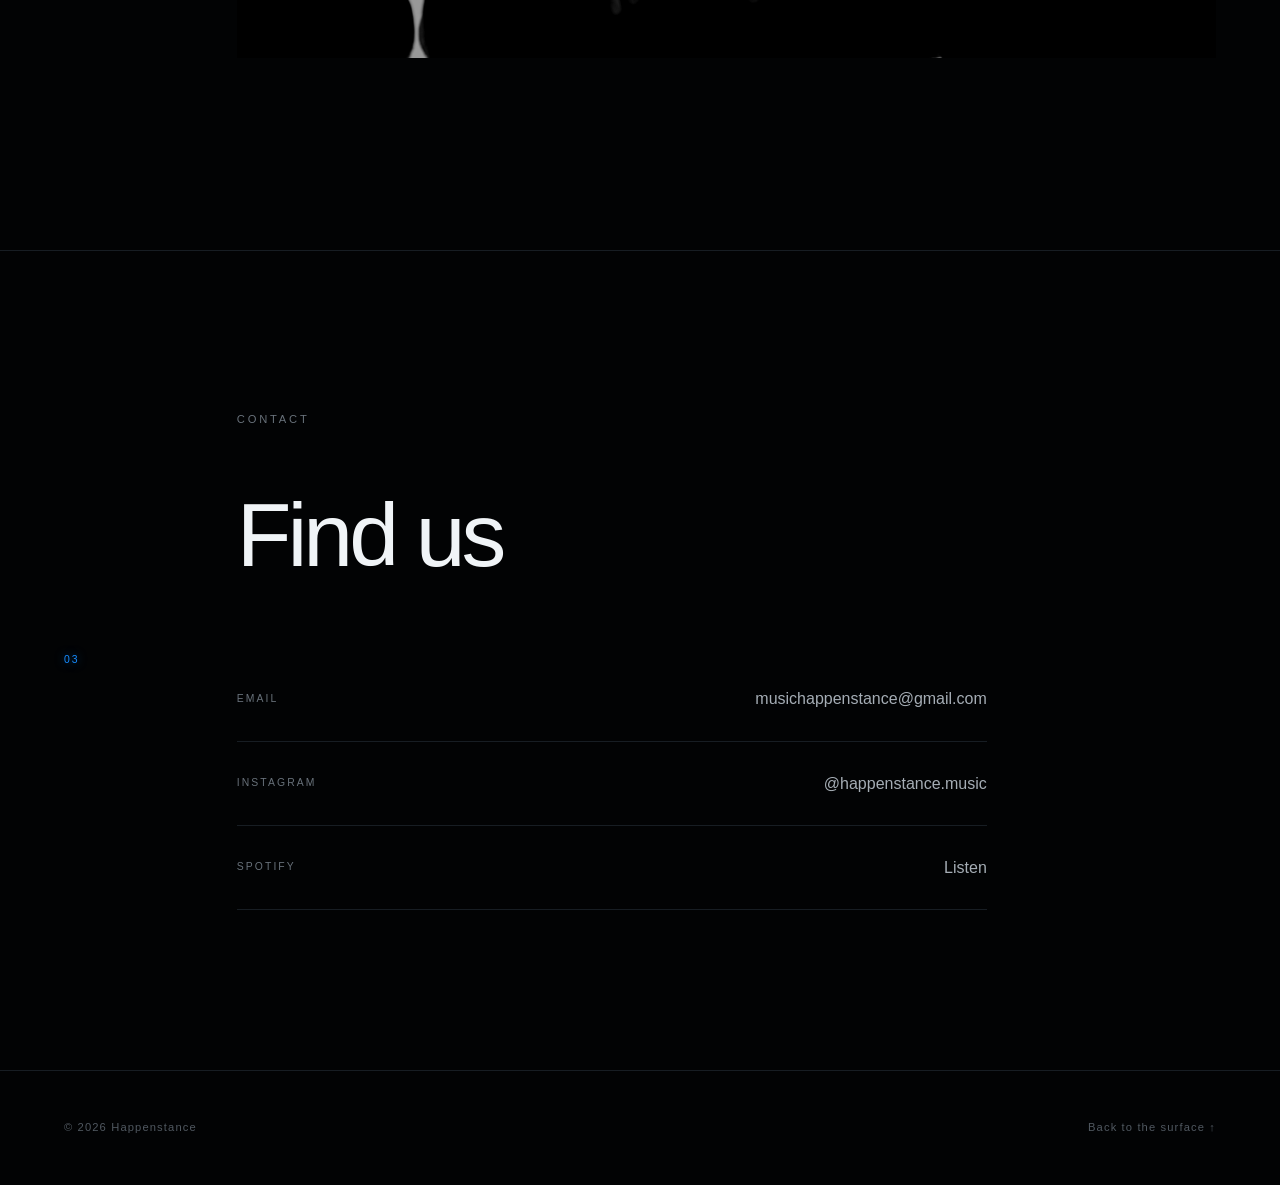
==== commit a48862b4: "added upcoming shows section" ====
--- a/index.html
+++ b/index.html
@@ -32,6 +32,7 @@
         </a>
 
         <a href="#about">About</a>
+        <a href="#live">Live</a>
         <a href="#photos">Photos</a>
         <a href="#contact">Contact</a>
     </nav>
@@ -128,13 +129,23 @@
     </section>
 
 
-    <!-- Quote / visual break -->
-    <section class="interlude">
-        <div class="interlude-image"></div>
-
-        <!-- Add a media quote -->
-        <blockquote>
-        </blockquote>
+    <!-- Live shows -->
+    <section id="live" class="section live">
+
+        <div class="section-number">02</div>
+
+        <div class="section-content">
+
+            <p class="section-label">Upcoming shows</p>
+
+            <h2>See us live.</h2>
+
+            <div id="shows-list" class="shows-list" aria-live="polite">
+                <p class="shows-message">Loading shows...</p>
+            </div>
+
+        </div>
+
     </section>
 
 
--- a/static/css/style.css
+++ b/static/css/style.css
@@ -1440,4 +1440,329 @@
         animation-iteration-count: 1 !important;
         transition-duration: 0.01ms !important;
     }
-}+}
+
+/* ==========================================================
+   Live section — compact design
+   ========================================================== */
+
+.live {
+    min-height: 0;
+    max-width: 1400px;
+
+    margin: 4rem auto;
+    padding: 3rem 2.5rem;
+
+    grid-template-columns: 60px minmax(0, 1fr);
+    align-items: start;
+
+    background: #040608;
+    border: 1px solid #0c1117;
+    border-radius: 24px;
+}
+
+.live .section-number {
+    padding-top: 0.3rem;
+
+    font-size: 1rem;
+}
+
+.live .section-content {
+    width: 100%;
+    max-width: none;
+}
+
+.live .section-label {
+    margin-bottom: 0.5rem;
+
+    font-size: 0.75rem;
+    letter-spacing: 0.12em;
+}
+
+.live h2,
+.section.live h2 {
+    margin: 0 0 2rem;
+
+    font-size: clamp(2.2rem, 4vw, 3.2rem);
+    font-weight: 300;
+    line-height: 1.2;
+    letter-spacing: -0.04em;
+}
+
+.live .shows-list {
+    width: 100%;
+    max-width: none;
+}
+
+.live .show-row {
+    grid-template-columns: 85px minmax(0, 1fr) auto;
+
+    padding: 1.4rem 0;
+    gap: 1.5rem;
+}
+
+.live .show-day {
+    font-size: 2rem;
+}
+
+.live .show-venue {
+    font-size: 1.1rem;
+}
+
+.live .show-city {
+    font-size: 0.8rem;
+}
+
+.live .show-tickets {
+    padding: 0.75rem 1rem;
+}
+
+
+/* Empty state */
+
+.live .shows-message {
+    padding: 3.5rem 1rem;
+
+    text-align: center;
+    font-size: 1rem;
+    color: var(--text-soft);
+}
+
+
+/* Mobile */
+
+@media (max-width: 750px) {
+
+    .live {
+        display: block;
+
+        margin: 2rem 4vw;
+        padding: 2rem 1.5rem;
+
+        border-radius: 16px;
+    }
+
+    .live .section-number {
+        margin-bottom: 1rem;
+    }
+
+    .live h2,
+    .section.live h2 {
+        font-size: 2.5rem;
+        margin-bottom: 2rem;
+    }
+
+    .live .show-row {
+        grid-template-columns: 65px minmax(0, 1fr);
+        gap: 1rem;
+    }
+
+    .live .show-tickets {
+        grid-column: 2;
+        justify-self: start;
+    }
+}
+
+.shows-empty {
+    display: flex;
+    flex-direction: column;
+    align-items: center;
+    justify-content: center;
+
+    padding: 4rem 1rem;
+
+    border-top: 1px solid var(--line);
+    border-bottom: 1px solid var(--line);
+
+    text-align: center;
+}
+
+.shows-empty svg {
+    margin-bottom: 1rem;
+    color: var(--blue);
+}
+
+.shows-empty-title {
+    margin: 0 0 0.75rem;
+
+    color: var(--text);
+    font-size: clamp(1.2rem, 2.5vw, 1.8rem);
+}
+
+.shows-empty-subtitle {
+    margin: 0;
+
+    color: var(--text-soft);
+    font-size: 1rem;
+}
+
+
+/* ==========================================================
+   SHOW LIST — Layout fix
+   ========================================================== */
+
+/* Each gig is a horizontal row */
+
+.live .show-row {
+    display: grid;
+    grid-template-columns: 85px minmax(0, 1fr) auto;
+    align-items: center;
+    gap: 1.5rem;
+
+    padding: 1.5rem 0;
+
+    border-bottom: 1px solid var(--line);
+
+    transition:
+        padding-left 0.3s ease,
+        border-color 0.3s ease;
+}
+
+.live .show-row:first-child {
+    border-top: 1px solid var(--line);
+}
+
+.live .show-row:hover {
+    padding-left: 0.5rem;
+    border-color: var(--line-blue);
+}
+
+
+/* Date — day above month/year */
+
+.live .show-date {
+    display: flex;
+    flex-direction: column;
+    align-items: flex-start;
+    gap: 0.25rem;
+
+    line-height: 1.1;
+}
+
+.live .show-day {
+    display: block;
+
+    color: var(--text);
+
+    font-size: 2.2rem;
+    font-weight: 300;
+    letter-spacing: -0.05em;
+}
+
+.live .show-month {
+    display: block;
+
+    color: var(--blue);
+
+    font-size: 0.65rem;
+    font-weight: 500;
+    letter-spacing: 0.08em;
+    text-transform: uppercase;
+    white-space: nowrap;
+}
+
+
+/* Venue and city */
+
+.live .show-info {
+    display: flex;
+    flex-direction: column;
+    align-items: flex-start;
+    gap: 0.25rem;
+
+    min-width: 0;
+}
+
+.live .show-venue {
+    display: block;
+
+    color: var(--text);
+
+    font-size: 1.2rem;
+    font-weight: 400;
+    line-height: 1.3;
+}
+
+.live .show-city {
+    display: block;
+
+    color: var(--text-soft);
+
+    font-size: 0.85rem;
+    line-height: 1.5;
+}
+
+
+/* Ticket button */
+
+.live .show-tickets {
+    display: inline-flex;
+    align-items: center;
+    justify-content: center;
+
+    padding: 0.85rem 1.25rem;
+
+    border: 1px solid var(--line-blue);
+
+    color: var(--blue-bright);
+
+    font-size: 0.7rem;
+    font-weight: 500;
+    letter-spacing: 0.12em;
+    text-transform: uppercase;
+    white-space: nowrap;
+
+    transition:
+        color 0.3s ease,
+        background 0.3s ease,
+        border-color 0.3s ease,
+        box-shadow 0.3s ease;
+}
+
+.live .show-tickets:hover {
+    color: #fff;
+    border-color: var(--blue);
+
+    background: rgba(22, 140, 255, 0.08);
+    box-shadow: var(--blue-glow-soft);
+}
+
+.live .show-tickets-disabled {
+    color: var(--muted);
+    border-color: var(--line);
+    pointer-events: none;
+}
+
+
+/* ==========================================================
+   Mobile
+   ========================================================== */
+
+@media (max-width: 750px) {
+
+    .live .show-row {
+        grid-template-columns: 65px minmax(0, 1fr);
+        gap: 1rem;
+        padding: 1.5rem 0;
+    }
+
+    .live .show-day {
+        font-size: 2rem;
+    }
+
+    .live .show-month {
+        font-size: 0.55rem;
+    }
+
+    .live .show-venue {
+        font-size: 1.1rem;
+    }
+
+    .live .show-tickets {
+        grid-column: 2;
+        justify-self: start;
+
+        margin-top: 0.5rem;
+        padding: 0.7rem 1rem;
+    }
+}
